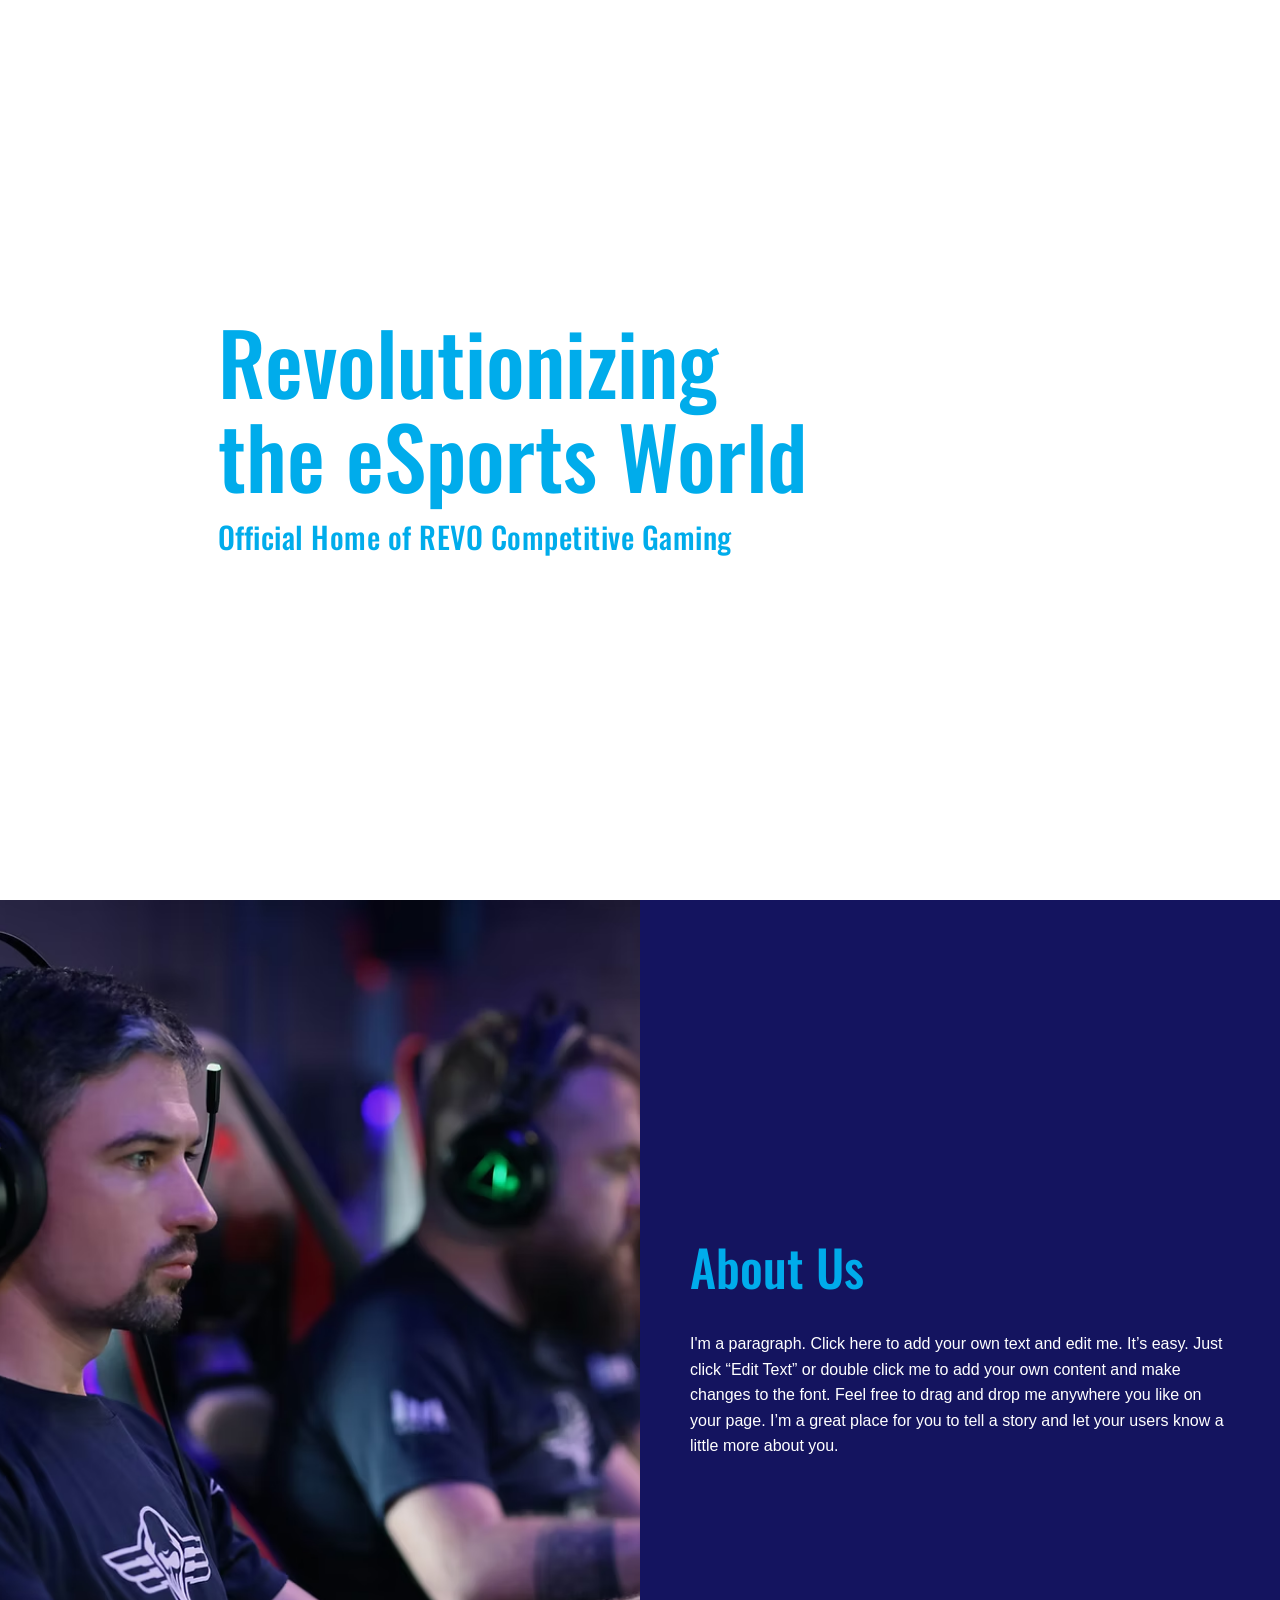
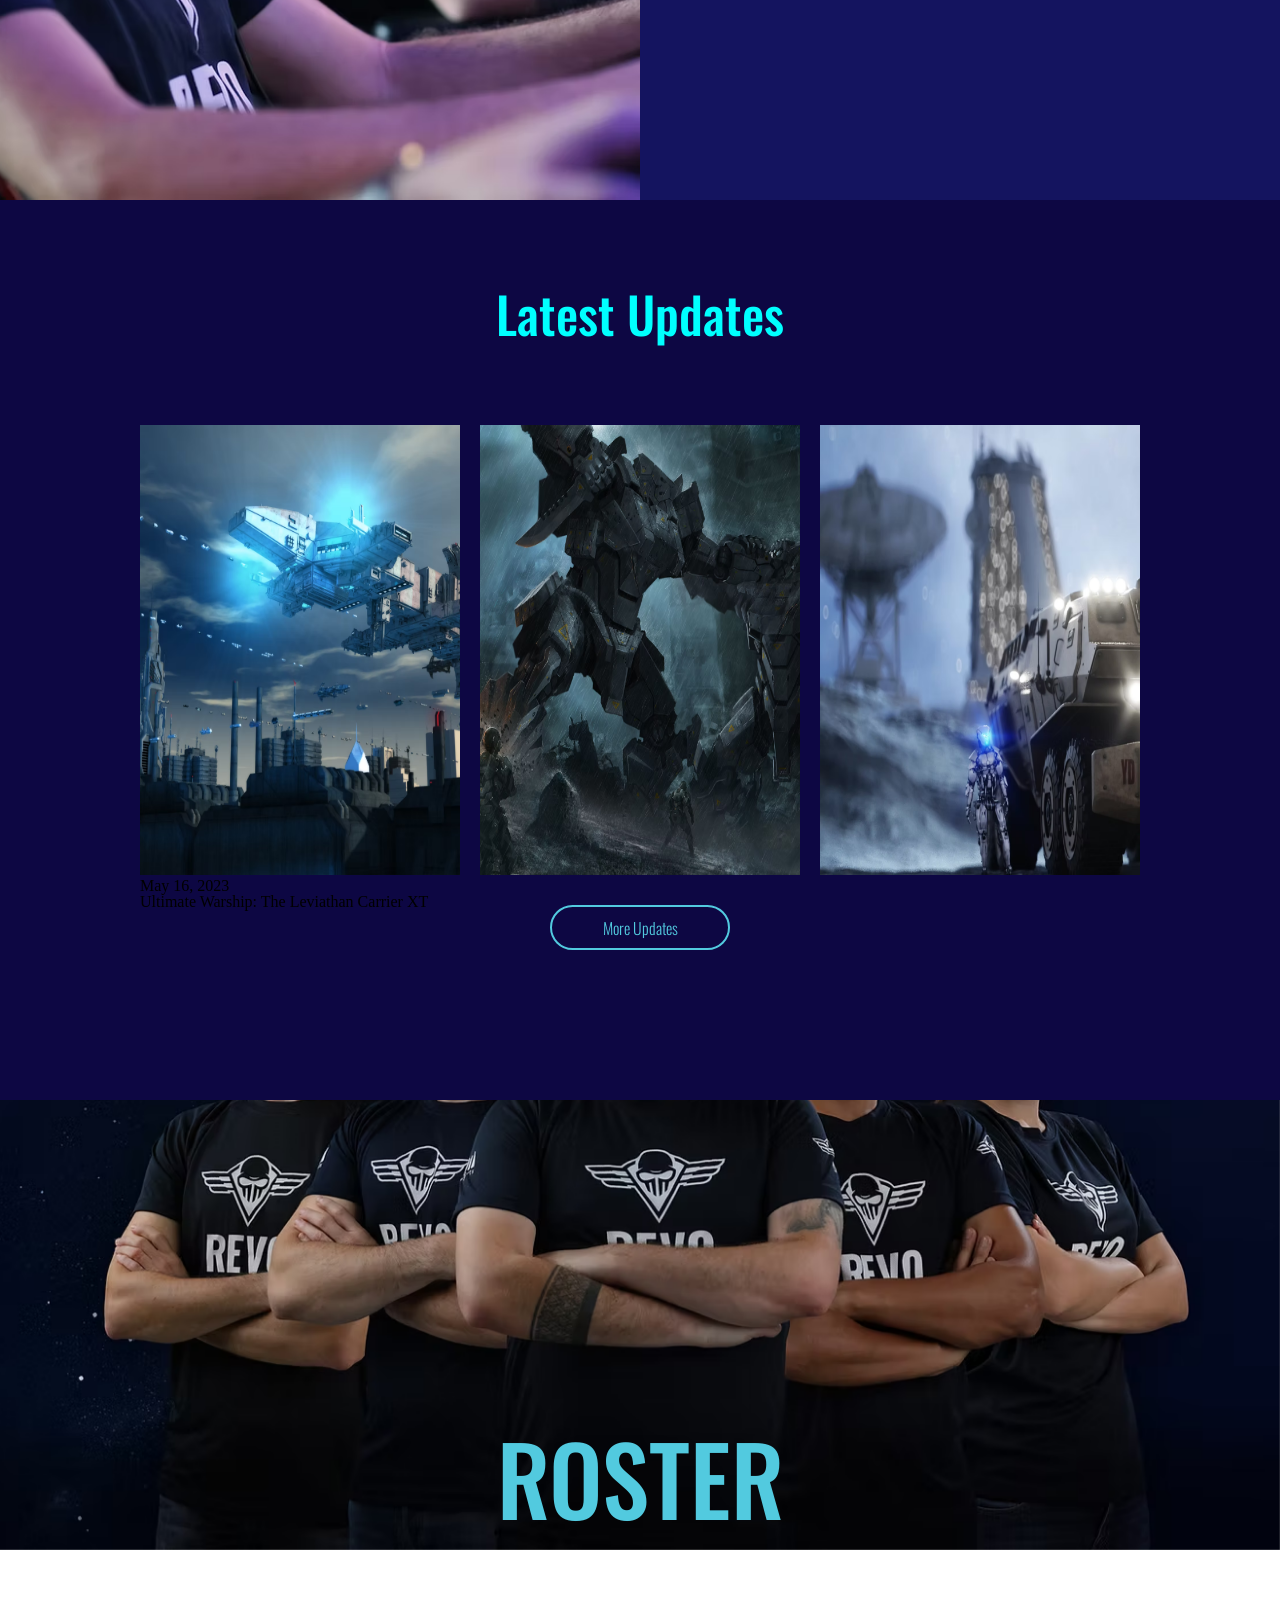
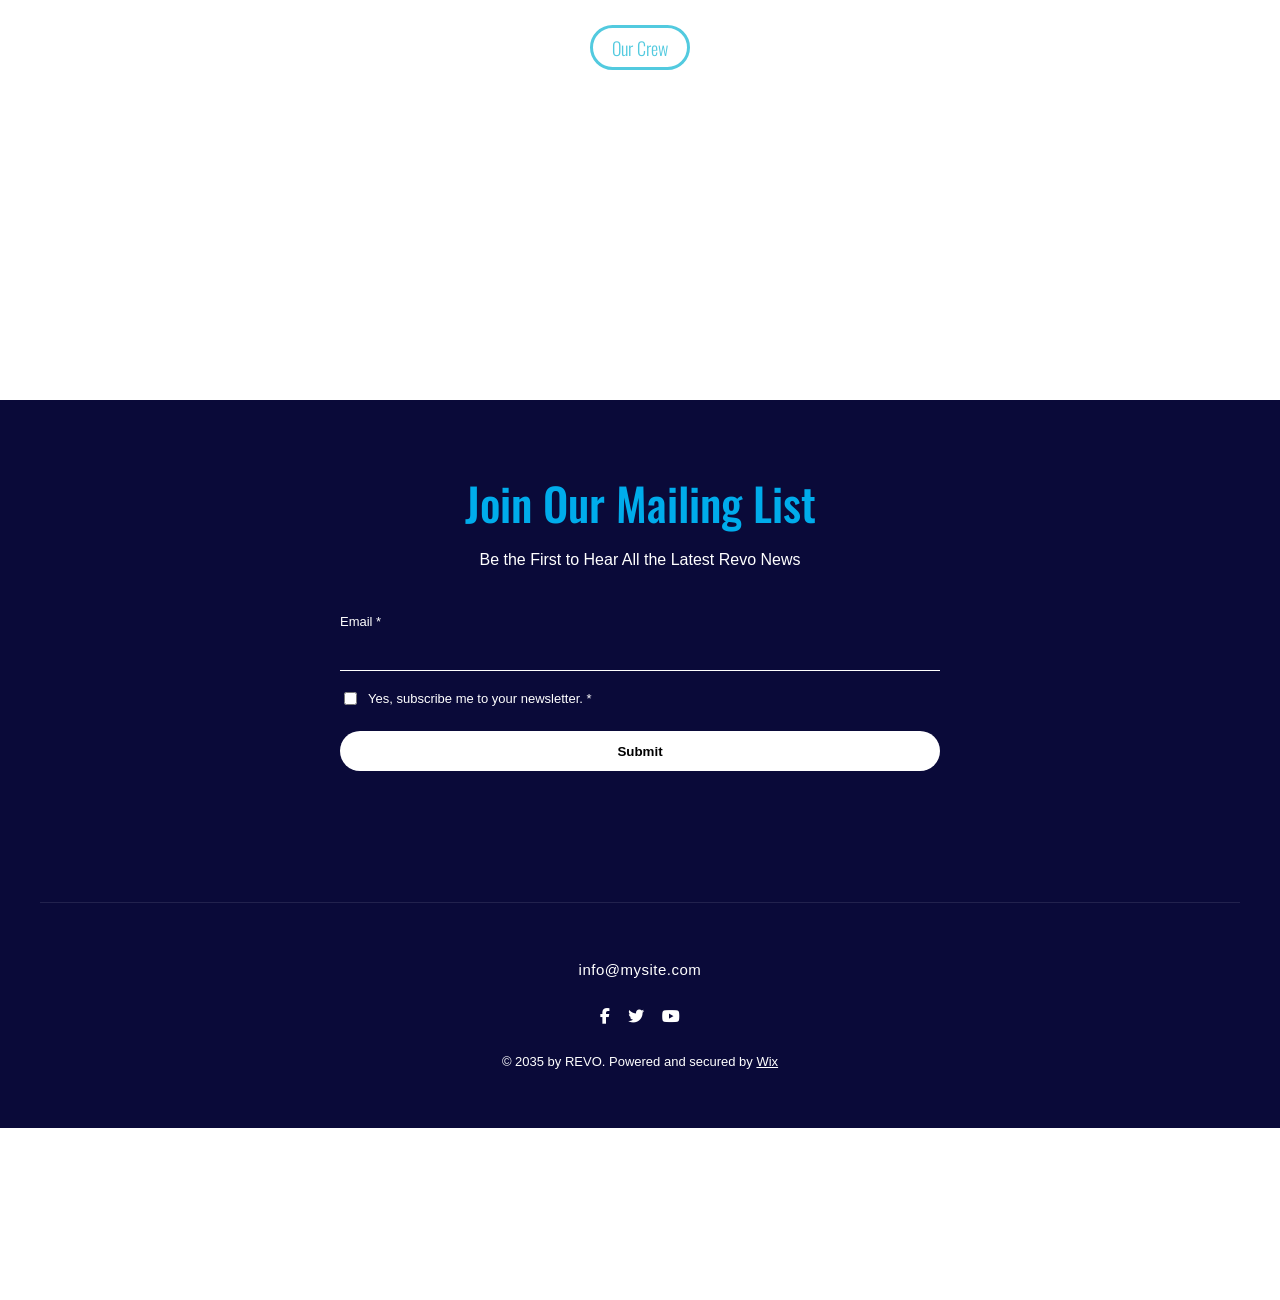
==== index.html @ a6a7aab2 "First Page" ====
<!DOCTYPE html>
<html lang="en">
<head>
    <meta charset="UTF-8">
    <meta name="viewport" content="width=device-width, initial-scale=1.0">
    <title>REVO eSports Team</title>
    <link rel="stylesheet" href="./styles/reset.css">
    <link rel="stylesheet" href="./style.css">
</head>
<body>
    
<div class="container">

    <div class="backgrounds">
        
        <iframe class="header-iframe" src="./pages/header.html" frameborder="0" scrolling="no"></iframe>
        
        <div class="hero-text-box">
            <h1>Revolutionizing<br>the eSports World</h1>
            <p>Official Home of REVO Competitive Gaming</p>
        </div>

        <div class="bg-earth">
            <video src="./videos/file.mp4" autoplay loop muted playsinline></video>
        </div>
         
        <div class="bg-Gamers">
            <img src="./images/ea71bb_4884b1deb29244bebcbd4f6c97bd8f7a~mv2_d_5199_2930_s_4_2.avif" alt="Gamers">
        </div>

        <div class="about-updates">
            <div class="About-us">
                <div class="About-us-image"> 
                    <img src="./images/ea71bb_b21d9cef0e6d436d94b641c60f0edfc2~mv2_d_6609_4406_s_4_2 (1).avif" alt="GG">
                </div>
                
                <div class="About-us-content">
                    <div class="About-us-txt-h1">
                        <h1>About Us</h1>
                    </div>
                    <div class="About-us-txt-paragraph">
                        <p>I'm a paragraph. Click here to add your own text and edit me. It’s easy. Just click “Edit Text” or double click me to add your own content and make changes to the font. Feel free to drag and drop me anywhere you like on your page. I’m a great place for you to tell a story and let your users know a little more about you.</p>
                    </div>
                </div>
            </div>
            
            <div class="Latest-updates">
                <div class="Upd-1">
                    <h1>Latest Updates</h1>
                </div>
                
                <div class="Upd-2"> 
                    <div class="Upd-img-1"><img src="./images/84770f_3e8a581ece8b4ccca12d7f49880e1051~mv2.avif" alt="Futurestuc-City">
                    <div class="Issue-Headline-Link"><p>May 16, 2023</p></div>
                    <div class="Issue-Headline-Date"><p>Ultimate Warship: The Leviathan Carrier XT</p></div>
                    </div>
                    <div class="Upd-img-2"><img src="./images/84770f_fb90404e629b4f249950d6b66895badb~mv2.avif" alt=""></div>
                    <div class="Upd-img-3"><img src="./images/84770f_c3b39afdc1fe43b5ab024b638e69d1cc~mv2.avif" alt=""></div>
                </div>
                
                <div class="Upd-3">
                    <a href="./pages/updates.html">
                        <div class="link-to-upd">
                            <p>More Updates</p>
                        </div>
                    </a>
                </div>
            </div>

            <div class="link-to-roster-hd">
              <div class="txt-roster"><p>ROSTER</p></div>
              <div class="link-to-roster"><a href="./pages/roster.html"><div class="link-to-roster-a-txt"><p>Our Crew</p></div></a></div>
            </div>

            <iframe src="./pages/footer.html" frameborder="0" scrolling='no' class="footer-iframe"></iframe>
        </div>
        
    </div>

</div>

</body>
</html>
---- style.css ----
@font-face {
    font-family: Oswald;
    src: url(./fonts/owswald/static/Oswald-Medium.ttf);
}
@font-face {
    font-family: OswaldLight;
    src: url(./fonts/owswald/static/Oswald-Light.ttf);
}

.container {
    width: 100%;
}

.backgrounds {
    position: relative;
    height: 500vh;
}

.hero-text-box {
    position: absolute;
    top: 35vh;
    left: 17%;
    z-index: 4;
    max-width: 600px;
}

.hero-text-box h1 {
    font-family: 'Oswald', sans-serif;
    font-size: 85px;
    color: rgb(0, 172, 235);
    line-height: 1.1;
    margin-bottom: 20px;
}

.hero-text-box p {
    font-family: 'Oswald', sans-serif;
    font-size: 30px;
    color: rgb(0, 172, 235);
    letter-spacing: 0.5px;
}

.bg-earth {
    position: sticky;
    top: 0;
    width: 100%;
    height: 250vh;
    z-index: 1;
}

.bg-earth video {
    width: 100%;
    height: 100vh;
    object-fit: cover;
    position: sticky;
    top: 0;
}

.bg-Gamers {
    position: sticky;
    top: 0;
    width: 100%;
    height: 50vh;
    z-index: 2; 
}

.bg-Gamers img {
    width: 100%;
    height: 100vh; 
    object-fit: cover;
    position: sticky;
    top: 0;
}

.about-updates {
    position: absolute;
    top: 100vh;                  
    left: 0;                     
    width: 100%;     
    height: auto;
    z-index: 5;                  
    box-sizing: border-box;
}

.header-iframe {
    position: absolute;
    top: 0;
    left: 50%;
    transform: translateX(-50%);
    width: 100%;
    max-width: 1200px;
    height: 200px;
    z-index: 10;                 
    display: block;
    border: none;
}

.About-us {
    width: 100%;
    height: 100vh;
    display: flex;
    margin: 0 auto;
    background-color: rgb(20, 20, 95);
}

.About-us-image {
    width: 50%;
    height: 100%;
}

.About-us-image img {
    width: 100%;
    height: 100%;
    object-fit: cover;
}

.About-us-content {
    width: 50%;
    height: 100%;
    display: flex;
    flex-direction: column;
    justify-content: center; 
    padding: 50px;           
    box-sizing: border-box;
    gap: 20px;
}

.About-us-txt-h1 h1 {
    font-size: 50px;
    font-family: 'Oswald', sans-serif;
    color: rgb(0, 172, 235);
    margin-bottom: 20px;
}

.About-us-txt-paragraph p {
    font-family: 'Montserrat', sans-serif;
    color: white;
    font-size: 16px;
    line-height: 1.6;
}

.Latest-updates {
    width: 100%;
    height: 100vh;
    background-color: rgb(13, 7, 67);
    display: flex;
    flex-direction: column;
    margin: 0 auto;
}

.Upd-1 {
    width: 100%;
    height: 25%;
    font-size: 50px;
    font-family: 'Oswald', sans-serif;
    color: aqua;
    display: flex;
    justify-content: center;
    align-items: center;
}

.Upd-2 {
    width: 100%;
    height: 50%;
    display: flex;
    justify-content: center;
    gap: 20px;
}

.Upd-img-1 {
    width: 25%;
    height: 100%;
    /* background-color: rgb(75, 75, 217); */
}
.Upd-img-1 img{
    width: 100%;
    height: 100%;
}
.Upd-img-2 {
    width: 25%;
    height: 100%;
    background-color: rgb(3, 234, 38);
}
.Upd-img-2 img{
    width: 100%;
    height: 100%;
}
.Upd-img-3 {
    width: 25%;
    height: 100%;
    background-color: rgb(231, 12, 227);
}
.Upd-img-3 img{
    width: 100%;
    height: 100%;
}
.Upd-3 {
    width: 180px;
    height: 45px;
    margin: 30px auto 0 auto;
    border: 2px solid rgb(82, 202, 223);
    border-radius: 25px;
    box-sizing: border-box;
    overflow: hidden;
    display: flex;
    justify-content: center;
    align-items: center;
    transition: background-color 0.3s ease;
}

.Upd-3 a {
    text-decoration: none;
    width: 100%;
    height: 100%;
    display: flex;
    justify-content: center;
    align-items: center;
}

.link-to-upd {
    width: 100%;
    height: 100%;
    display: flex;
    justify-content: center;
    align-items: center;
}

.link-to-upd p {
    color: rgb(82, 202, 223);
    font-family: 'OswaldLight', sans-serif;
    font-size: 16px;
    transition: color 0.3s ease;
}

.Upd-3:hover {
    background-color: rgb(82, 202, 223);
}

.Upd-3:hover .link-to-upd p {
    color: white;
}

.link-to-roster-hd {
    width: 100%;
    height: 100vh;
    display: flex;
    flex-flow: column;
    justify-content: center;
    align-items: center;
    gap: 70px;
    background-color: transparent;
}

.txt-roster p {
    font-family: 'Oswald', sans-serif;
    font-size: 95px;
    color: rgb(82, 202, 223);
}

.link-to-roster {
    width: 100px;
    height: 45px;
    margin: 30px auto 0 auto;
    border: 3px solid rgb(82, 202, 223);
    border-radius: 25px;
    box-sizing: border-box;
    overflow: hidden;
    display: flex;
    justify-content: center;
    align-items: center;
    transition: background-color 0.3s ease;
}

.link-to-roster a {
    text-decoration: none;
    width: 100%;
    height: 100%;
    display: flex;
    justify-content: center;
    align-items: center;
}

.link-to-roster-a-txt {
    width: 100%;
    height: 100%;
    display: flex;
    justify-content: center;
    align-items: center;
}

.link-to-roster p {
    color: rgb(82, 202, 223);
    font-family: 'OswaldLight', sans-serif;
    font-size: 18px;
    transition: color 0.3s ease;
}

.link-to-roster:hover {
    background-color: rgb(82, 202, 223);
}

.link-to-roster:hover .link-to-roster-a-txt p {
    color: white;
}

.footer-iframe {
    width: 100%;
    height: 728px; 
    display: block;
    border: none;
    background-color: rgb(26, 26, 115);
}
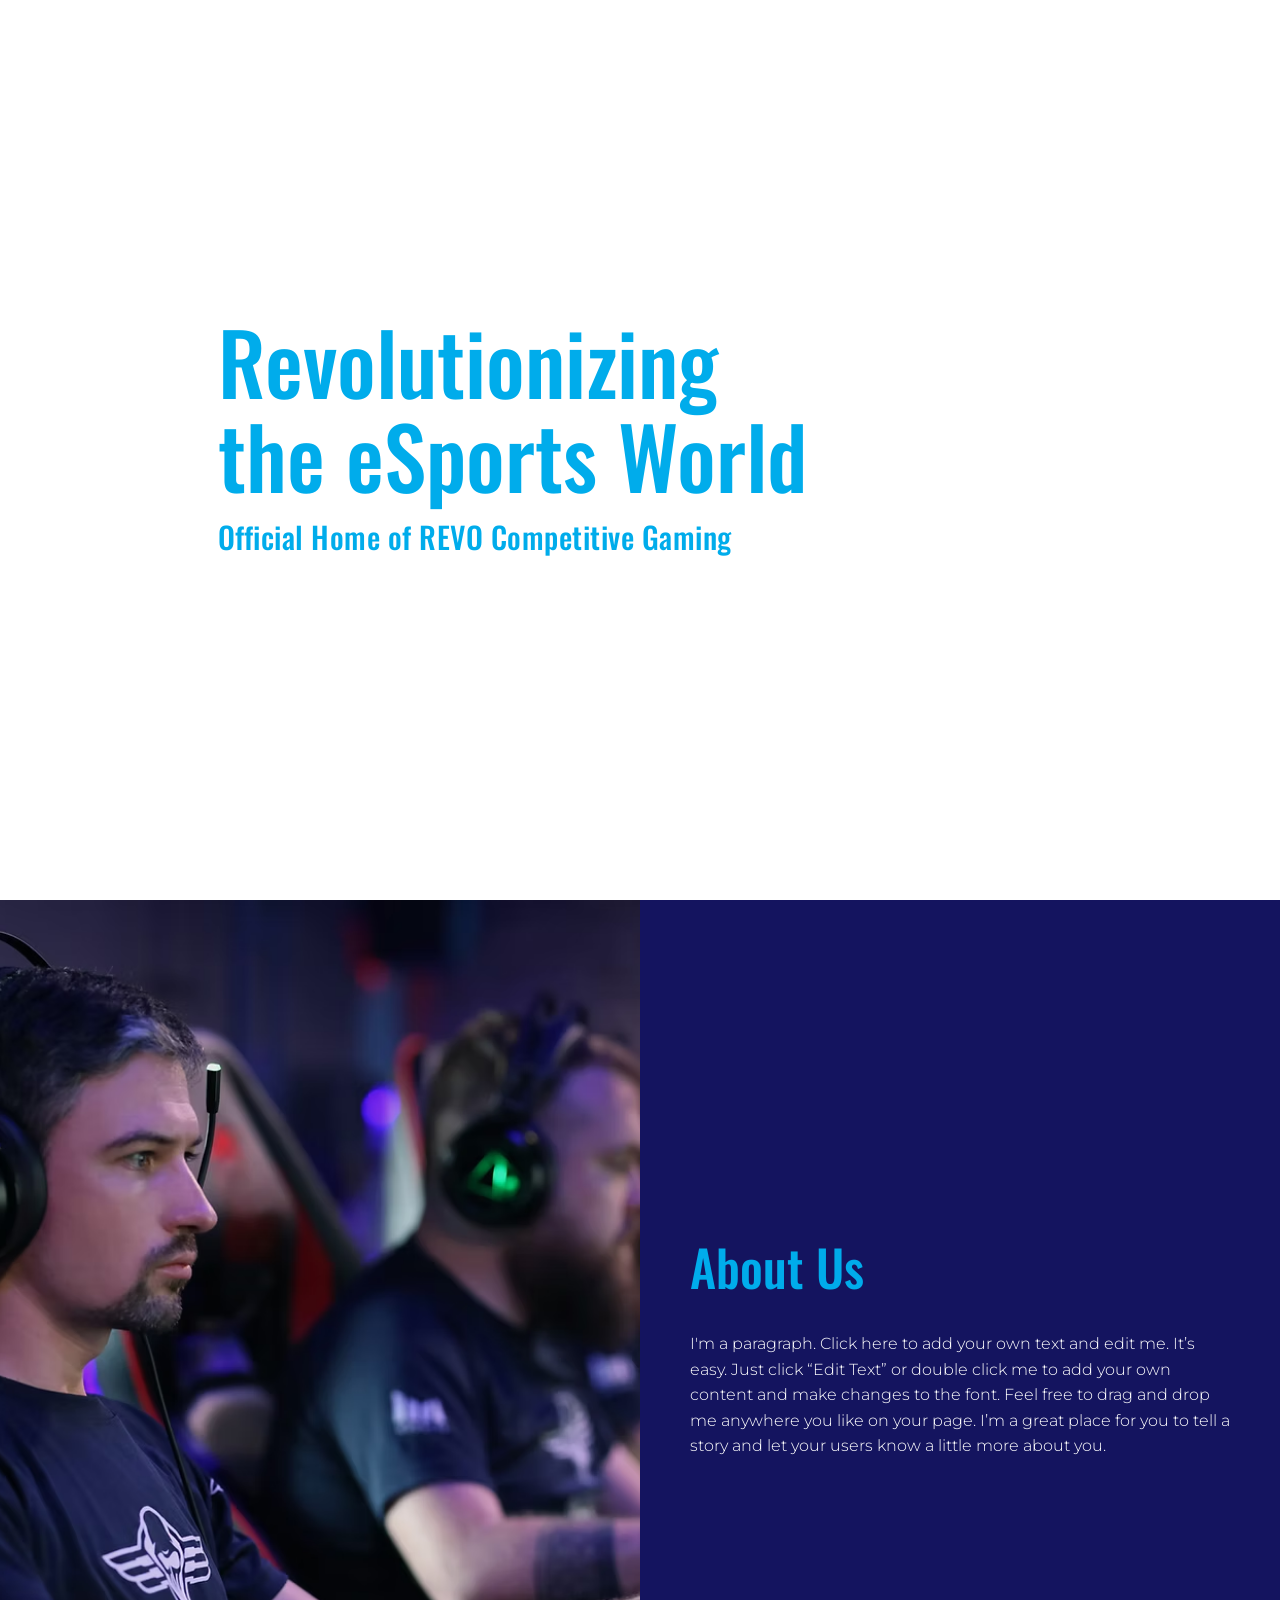
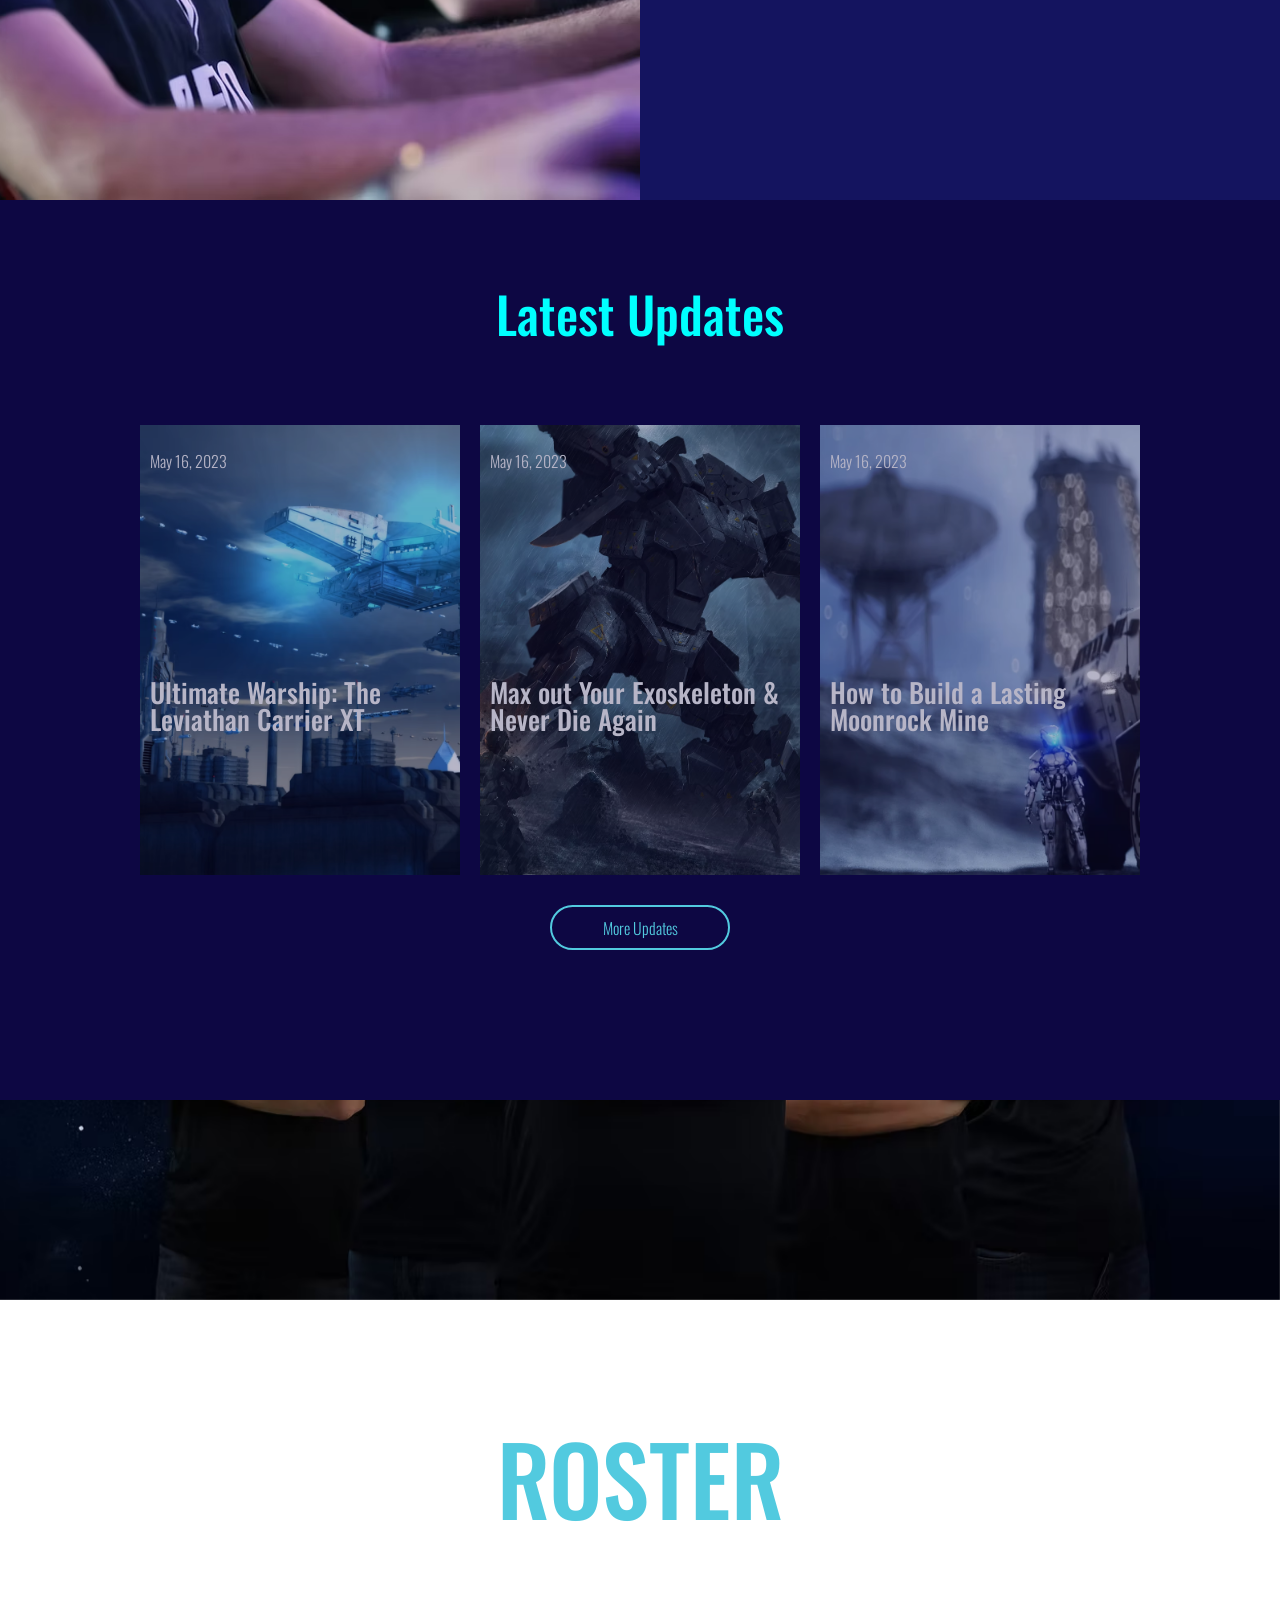
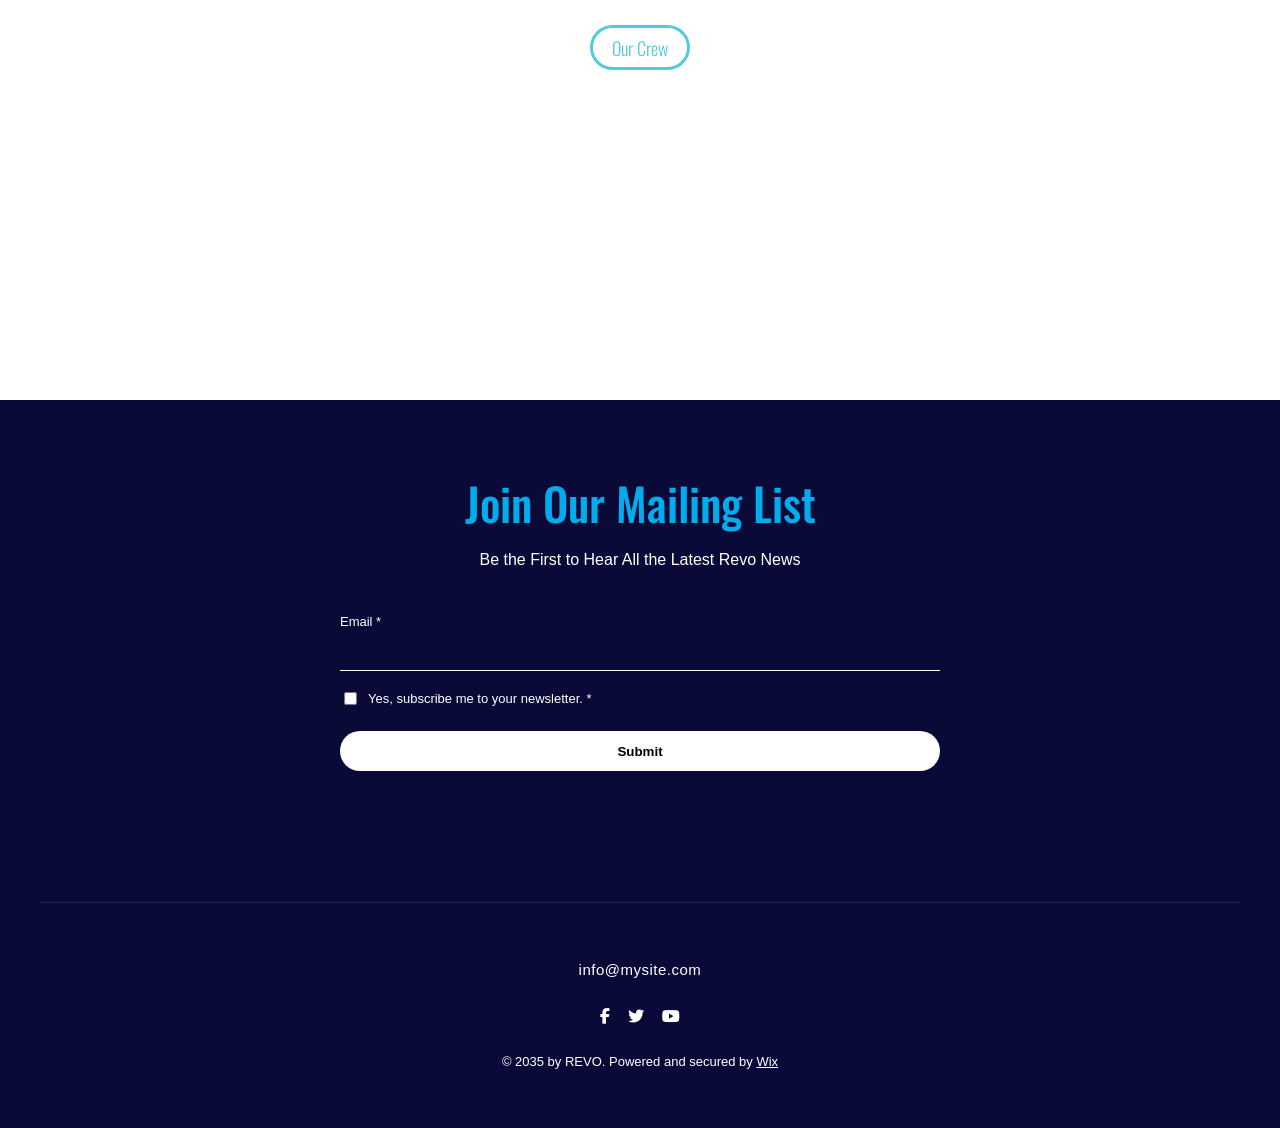
==== commit 01fcd950: "Update on the next page" ====
--- a/index.html
+++ b/index.html
@@ -50,16 +50,22 @@
                 </div>
                 
                 <div class="Upd-2"> 
-                    <div class="Upd-img-1"><img src="./images/84770f_3e8a581ece8b4ccca12d7f49880e1051~mv2.avif" alt="Futurestuc-City">
-                    <div class="Issue-Headline-Link"><p>May 16, 2023</p></div>
-                    <div class="Issue-Headline-Date"><p>Ultimate Warship: The Leviathan Carrier XT</p></div>
+                    <div class="Upd-img-1"> 
+                    <div class="Issue-Headline-Date"><p>May 16, 2023</p></div>
+                    <div class="Issue-Headline-Link"><a href=""><p>Ultimate Warship: The Leviathan Carrier XT</p></a></div>
                     </div>
-                    <div class="Upd-img-2"><img src="./images/84770f_fb90404e629b4f249950d6b66895badb~mv2.avif" alt=""></div>
-                    <div class="Upd-img-3"><img src="./images/84770f_c3b39afdc1fe43b5ab024b638e69d1cc~mv2.avif" alt=""></div>
+                    <div class="Upd-img-2">
+                        <div class="Issue-Headline-Date"><p>May 16, 2023</p></div>
+                    <div class="Issue-Headline-Link"><a href=""><p>Max out Your Exoskeleton & Never Die Again</p></a></div>
+                    </div>
+                    <div class="Upd-img-3">
+                        <div class="Issue-Headline-Date"><p>May 16, 2023</p></div>
+                    <div class="Issue-Headline-Link"><a href=""><p>How to Build a Lasting Moonrock Mine</p></a></div>
+                    </div>
                 </div>
                 
                 <div class="Upd-3">
-                    <a href="./pages/updates.html">
+                    <a href="./pages/updates.html" target="_top">
                         <div class="link-to-upd">
                             <p>More Updates</p>
                         </div>
@@ -69,7 +75,7 @@
 
             <div class="link-to-roster-hd">
               <div class="txt-roster"><p>ROSTER</p></div>
-              <div class="link-to-roster"><a href="./pages/roster.html"><div class="link-to-roster-a-txt"><p>Our Crew</p></div></a></div>
+              <div class="link-to-roster"><a href="./pages/roster.html" target="_top"><div class="link-to-roster-a-txt"><p>Our Crew</p></div></a></div>
             </div>
 
             <iframe src="./pages/footer.html" frameborder="0" scrolling='no' class="footer-iframe"></iframe>
--- a/style.css
+++ b/style.css
@@ -6,14 +6,31 @@
     font-family: OswaldLight;
     src: url(./fonts/owswald/static/Oswald-Light.ttf);
 }
-
+@font-face {
+    font-family: Montserrat;
+    src: url(../fonts/Montserrat/static/Montserrat-Light.ttf);
+}
+body a{
+    text-decoration: none;
+}
 .container {
     width: 100%;
 }
-
+.header-iframe {
+    position: absolute;
+    top: 0;
+    left: 50%;
+    transform: translateX(-50%);
+    width: 100%;
+    max-width: 1200px;
+    height: 200px;
+    z-index: 10;                 
+    display: block;
+    border: none;
+}
 .backgrounds {
     position: relative;
-    height: 500vh;
+    height: auto;
 }
 
 .hero-text-box {
@@ -43,7 +60,7 @@
     position: sticky;
     top: 0;
     width: 100%;
-    height: 250vh;
+    height: 2000px;
     z-index: 1;
 }
 
@@ -59,7 +76,7 @@
     position: sticky;
     top: 0;
     width: 100%;
-    height: 50vh;
+    height: 1306px;
     z-index: 2; 
 }
 
@@ -81,18 +98,7 @@
     box-sizing: border-box;
 }
 
-.header-iframe {
-    position: absolute;
-    top: 0;
-    left: 50%;
-    transform: translateX(-50%);
-    width: 100%;
-    max-width: 1200px;
-    height: 200px;
-    z-index: 10;                 
-    display: block;
-    border: none;
-}
+
 
 .About-us {
     width: 100%;
@@ -167,32 +173,59 @@
 }
 
 .Upd-img-1 {
+    
     width: 25%;
     height: 100%;
-    /* background-color: rgb(75, 75, 217); */
-}
-.Upd-img-1 img{
-    width: 100%;
-    height: 100%;
+    background-image: url(./images/84770f_3e8a581ece8b4ccca12d7f49880e1051~mv2.avif);
+    background-size: cover;
+    background-repeat: no-repeat;
+    opacity: 0.7;
+    display: flex;
+    flex-flow: column;
+    gap: 210px;
+    padding: 28px 10px 28px 10px;
+}
+.Issue-Headline-Date{
+    font-family: 'OswaldLight', sans-serif;
+    color: white;
+}
+.Issue-Headline-Link a{
+    font-family: 'Oswald', sans-serif;
+    color: white;
+    font-size: 27px;
+    opacity: 1;
+
+}
+.Issue-Headline-Link a:hover{
+    color: aqua;
 }
 .Upd-img-2 {
     width: 25%;
     height: 100%;
-    background-color: rgb(3, 234, 38);
-}
-.Upd-img-2 img{
-    width: 100%;
-    height: 100%;
-}
+     background-image: url(./images/84770f_fb90404e629b4f249950d6b66895badb~mv2.avif);
+    background-size: cover;
+    background-repeat: no-repeat;
+    opacity: 0.7;
+    display: flex;
+    flex-flow: column;
+    gap: 210px;
+    padding: 28px 10px 28px 10px;
+}
+
+
 .Upd-img-3 {
     width: 25%;
     height: 100%;
-    background-color: rgb(231, 12, 227);
-}
-.Upd-img-3 img{
-    width: 100%;
-    height: 100%;
-}
+     background-image: url(./images/84770f_c3b39afdc1fe43b5ab024b638e69d1cc~mv2.avif);
+    background-size: cover;
+    background-repeat: no-repeat;
+    opacity: 0.7;
+    display: flex;
+    flex-flow: column;
+    gap: 210px;
+    padding: 28px 10px 28px 10px;
+}
+
 .Upd-3 {
     width: 180px;
     height: 45px;
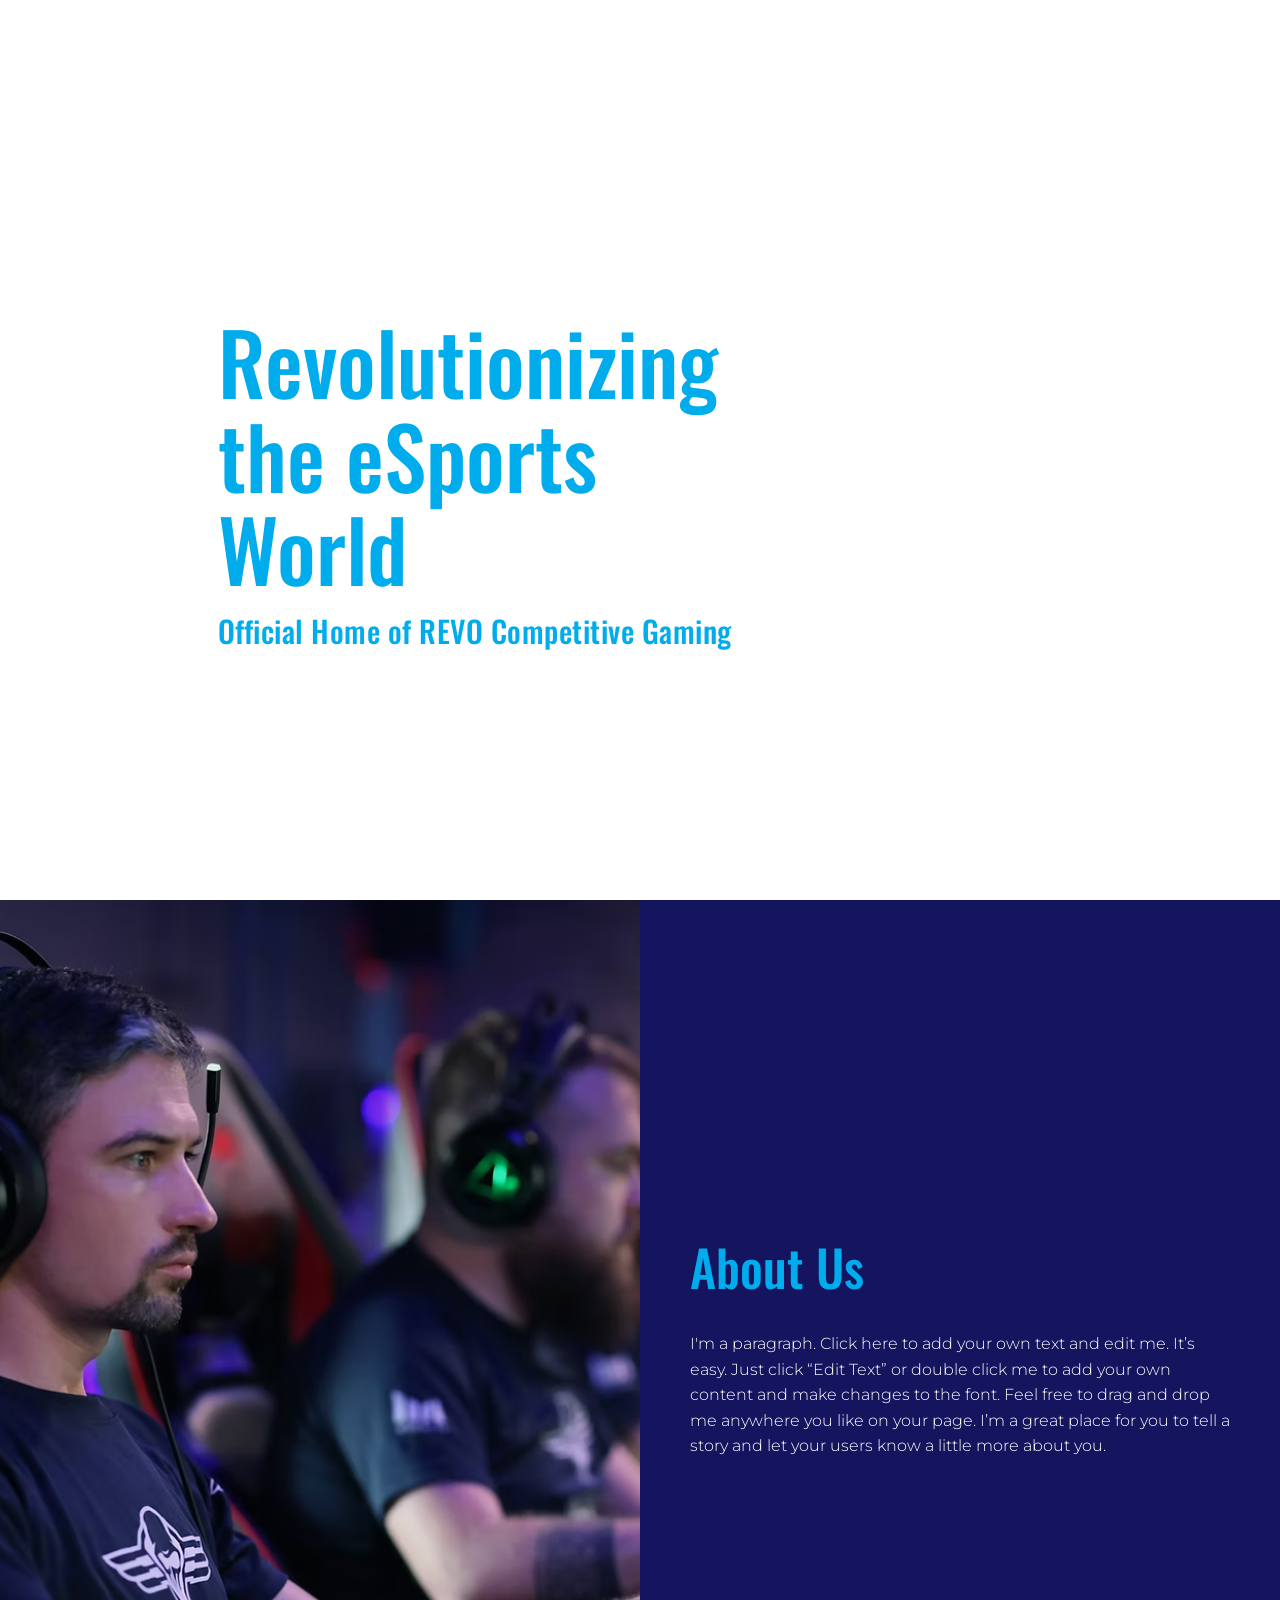
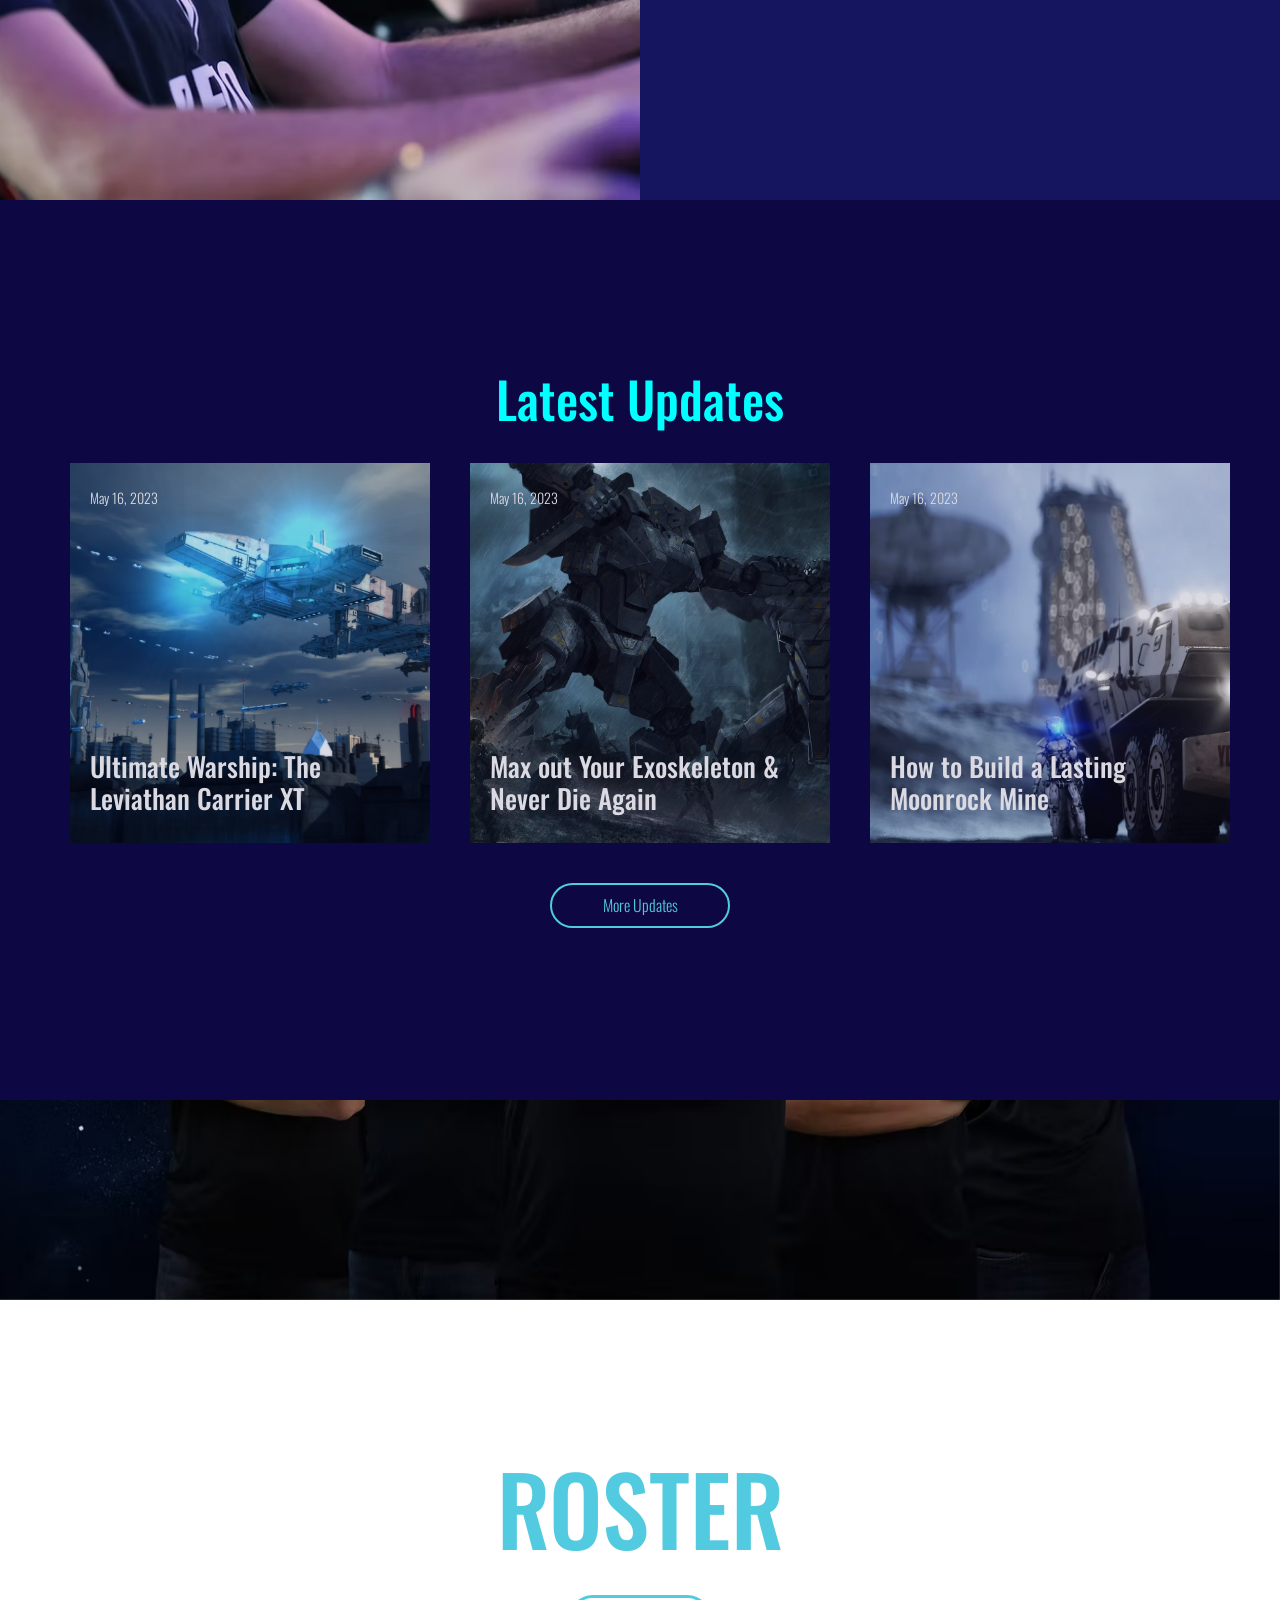
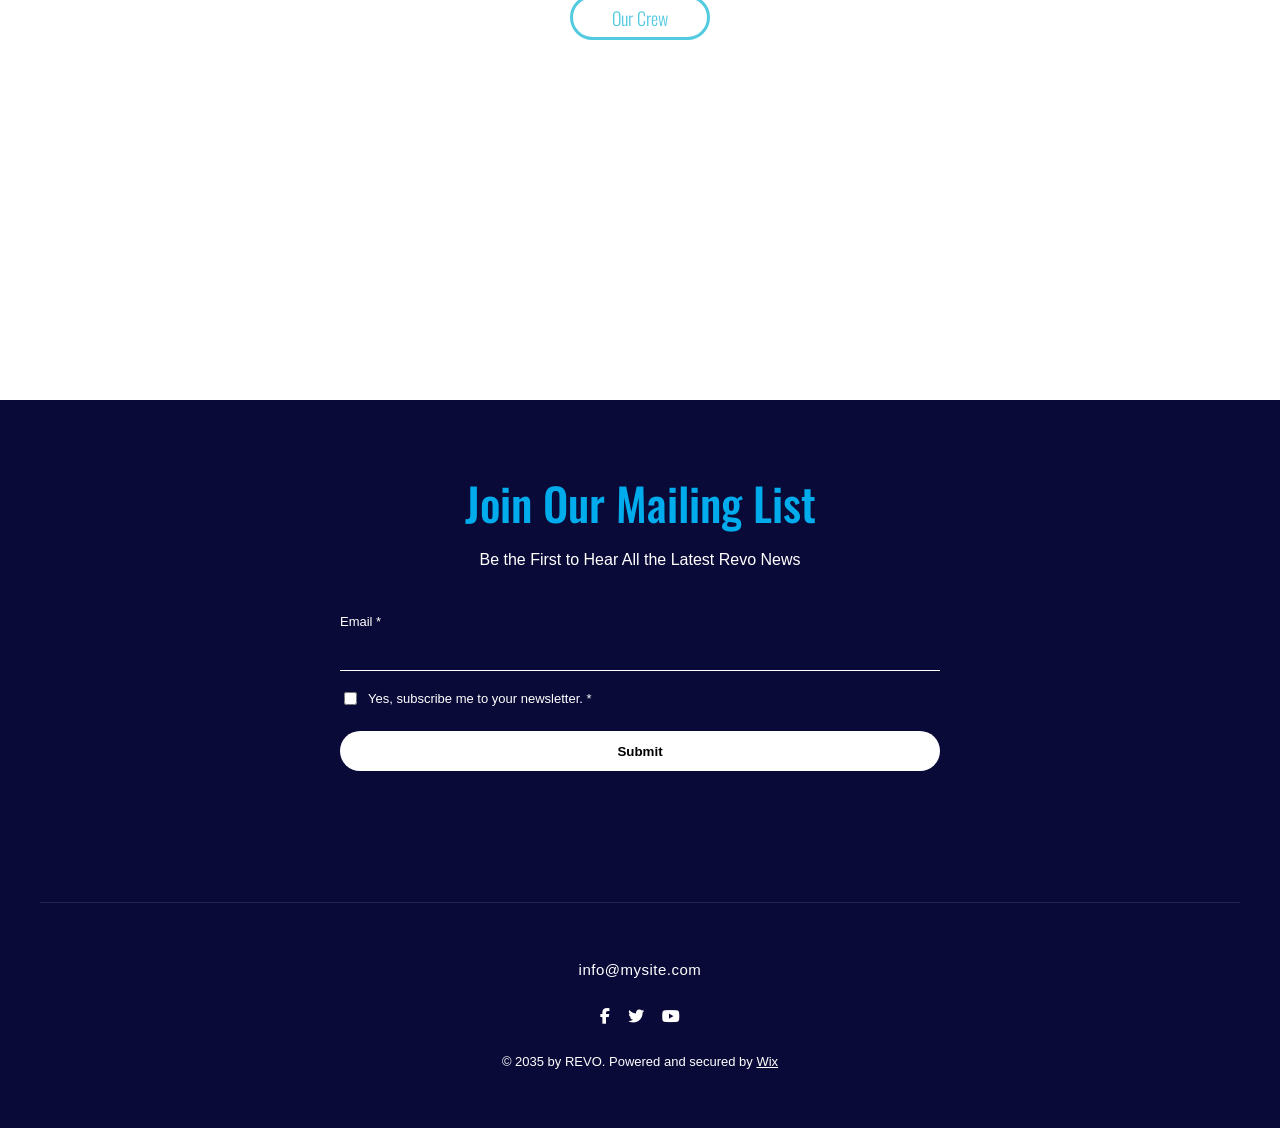
==== commit 424f3e9d: "Home-Page fully responsive and process on the next page" ====
--- a/index.html
+++ b/index.html
@@ -15,6 +15,27 @@
         
         <iframe class="header-iframe" src="./pages/header.html" frameborder="0" scrolling="no"></iframe>
         
+          <div class="burger-btn" id="burgerBtn">
+            <span class="bar"></span>
+            <span class="bar"></span>
+            <span class="bar"></span>
+        </div>
+
+        <div class="mobile-menu-overlay" id="mobileMenu">
+            <ul class="mobile-nav-list">
+                <li><a href="./index.html" class="active-link">Home</a></li>
+                <li><a href="./pages/updates.html">Updates</a></li>
+                <li><a href="./pages/roster.html">Roster</a></li>
+                <li><a href="./pages/contact.html">Contact</a></li>
+            </ul>
+            <div class="mobile-socials">
+                <a href="#"><i class="fab fa-facebook-f"></i></a>
+                <a href="#"><i class="fab fa-twitter"></i></a>
+                <a href="#"><i class="fab fa-youtube"></i></a>
+            </div>
+        </div>
+
+
         <div class="hero-text-box">
             <h1>Revolutionizing<br>the eSports World</h1>
             <p>Official Home of REVO Competitive Gaming</p>
@@ -50,18 +71,19 @@
                 </div>
                 
                 <div class="Upd-2"> 
-                    <div class="Upd-img-1"> 
+                    <a href=""><div class="Upd-img-1"> 
                     <div class="Issue-Headline-Date"><p>May 16, 2023</p></div>
                     <div class="Issue-Headline-Link"><a href=""><p>Ultimate Warship: The Leviathan Carrier XT</p></a></div>
                     </div>
-                    <div class="Upd-img-2">
+                </a>
+                    <a href=""><div class="Upd-img-2">
                         <div class="Issue-Headline-Date"><p>May 16, 2023</p></div>
                     <div class="Issue-Headline-Link"><a href=""><p>Max out Your Exoskeleton & Never Die Again</p></a></div>
-                    </div>
-                    <div class="Upd-img-3">
+                    </div></a>
+                    <a href=""><div class="Upd-img-3">
                         <div class="Issue-Headline-Date"><p>May 16, 2023</p></div>
                     <div class="Issue-Headline-Link"><a href=""><p>How to Build a Lasting Moonrock Mine</p></a></div>
-                    </div>
+                    </div></a>
                 </div>
                 
                 <div class="Upd-3">
@@ -84,6 +106,26 @@
     </div>
 
 </div>
+  
+  <script>
+    const burgerBtn = document.getElementById('burgerBtn');
+    const mobileMenu = document.getElementById('mobileMenu');
+    const menuLinks = document.querySelectorAll('.mobile-nav-list a');
 
+    // ღილაკზე დაჭერისას გახსნა/დახურვა
+    burgerBtn.addEventListener('click', () => {
+        burgerBtn.classList.toggle('open');
+        mobileMenu.classList.toggle('active');
+    });
+
+    // ლინკზე დაჭერისას მენიუ ავტომატურად დაიხუროს
+    menuLinks.forEach(link => {
+        link.addEventListener('click', () => {
+            burgerBtn.classList.remove('open');
+            mobileMenu.classList.remove('active');
+        });
+    });
+</script> 
+  
 </body>
 </html>
--- a/style.css
+++ b/style.css
@@ -1,3 +1,5 @@
+
+
 @font-face {
     font-family: Oswald;
     src: url(./fonts/owswald/static/Oswald-Medium.ttf);
@@ -10,12 +12,26 @@
     font-family: Montserrat;
     src: url(../fonts/Montserrat/static/Montserrat-Light.ttf);
 }
-body a{
+
+body {
+    margin: 0;
+    padding: 0;
+    overflow-x: hidden; 
+}
+
+body a {
     text-decoration: none;
 }
+
 .container {
     width: 100%;
 }
+
+.burger-btn,
+.mobile-menu-overlay {
+    display: none;
+}
+
 .header-iframe {
     position: absolute;
     top: 0;
@@ -24,10 +40,11 @@
     width: 100%;
     max-width: 1200px;
     height: 200px;
-    z-index: 10;                 
+    z-index: 10;
     display: block;
     border: none;
 }
+
 .backgrounds {
     position: relative;
     height: auto;
@@ -39,6 +56,7 @@
     left: 17%;
     z-index: 4;
     max-width: 600px;
+    padding-right: 20px;
 }
 
 .hero-text-box h1 {
@@ -77,12 +95,12 @@
     top: 0;
     width: 100%;
     height: 1306px;
-    z-index: 2; 
+    z-index: 2;
 }
 
 .bg-Gamers img {
     width: 100%;
-    height: 100vh; 
+    height: 100vh;
     object-fit: cover;
     position: sticky;
     top: 0;
@@ -90,19 +108,18 @@
 
 .about-updates {
     position: absolute;
-    top: 100vh;                  
-    left: 0;                     
-    width: 100%;     
+    top: 100vh;
+    left: 0;
+    width: 100%;
     height: auto;
-    z-index: 5;                  
-    box-sizing: border-box;
-}
-
+    z-index: 5;
+    box-sizing: border-box;
+}
 
 
 .About-us {
     width: 100%;
-    height: 100vh;
+    min-height: 100vh; 
     display: flex;
     margin: 0 auto;
     background-color: rgb(20, 20, 95);
@@ -110,22 +127,22 @@
 
 .About-us-image {
     width: 50%;
-    height: 100%;
+    min-height: 100vh;
 }
 
 .About-us-image img {
     width: 100%;
     height: 100%;
     object-fit: cover;
+    display: block;
 }
 
 .About-us-content {
     width: 50%;
-    height: 100%;
     display: flex;
     flex-direction: column;
-    justify-content: center; 
-    padding: 50px;           
+    justify-content: center;
+    padding: 50px;
     box-sizing: border-box;
     gap: 20px;
 }
@@ -144,92 +161,94 @@
     line-height: 1.6;
 }
 
+/* LATEST UPDATES SECTION */
 .Latest-updates {
     width: 100%;
-    height: 100vh;
+    min-height: 100vh;
     background-color: rgb(13, 7, 67);
     display: flex;
     flex-direction: column;
+    justify-content: center;
+    padding: 60px 20px;
+    box-sizing: border-box;
     margin: 0 auto;
 }
 
 .Upd-1 {
     width: 100%;
-    height: 25%;
+    margin-bottom: 40px;
     font-size: 50px;
     font-family: 'Oswald', sans-serif;
     color: aqua;
     display: flex;
     justify-content: center;
     align-items: center;
+    text-align: center;
 }
 
 .Upd-2 {
     width: 100%;
-    height: 50%;
+    max-width: 1200px;
+    margin: 0 auto;
     display: flex;
     justify-content: center;
     gap: 20px;
 }
 
+
+.Upd-img-1, .Upd-img-2, .Upd-img-3 {
+    width: 30%;
+    min-height: 380px; 
+    background-size: cover;
+    background-position: center;
+    background-repeat: no-repeat;
+    opacity: 0.85;
+    display: flex;
+    flex-direction: column;
+    justify-content: space-between; 
+    padding: 28px 20px;
+    box-sizing: border-box;
+    transition: opacity 0.3s ease;
+}
+
+.Upd-img-1:hover, .Upd-img-2:hover, .Upd-img-3:hover {
+    opacity: 1;
+}
+
 .Upd-img-1 {
-    
-    width: 25%;
-    height: 100%;
     background-image: url(./images/84770f_3e8a581ece8b4ccca12d7f49880e1051~mv2.avif);
-    background-size: cover;
-    background-repeat: no-repeat;
-    opacity: 0.7;
-    display: flex;
-    flex-flow: column;
-    gap: 210px;
-    padding: 28px 10px 28px 10px;
-}
-.Issue-Headline-Date{
+}
+
+.Upd-img-2 {
+    background-image: url(./images/84770f_fb90404e629b4f249950d6b66895badb~mv2.avif);
+}
+
+.Upd-img-3 {
+    background-image: url(./images/84770f_c3b39afdc1fe43b5ab024b638e69d1cc~mv2.avif);
+}
+
+.Issue-Headline-Date {
     font-family: 'OswaldLight', sans-serif;
     color: white;
-}
-.Issue-Headline-Link a{
+    font-size: 14px;
+}
+
+.Issue-Headline-Link a {
     font-family: 'Oswald', sans-serif;
     color: white;
     font-size: 27px;
-    opacity: 1;
-
-}
-.Issue-Headline-Link a:hover{
+    line-height: 1.2;
+    display: block;
+}
+
+.Issue-Headline-Link a:hover {
     color: aqua;
-}
-.Upd-img-2 {
-    width: 25%;
-    height: 100%;
-     background-image: url(./images/84770f_fb90404e629b4f249950d6b66895badb~mv2.avif);
-    background-size: cover;
-    background-repeat: no-repeat;
-    opacity: 0.7;
-    display: flex;
-    flex-flow: column;
-    gap: 210px;
-    padding: 28px 10px 28px 10px;
-}
-
-
-.Upd-img-3 {
-    width: 25%;
-    height: 100%;
-     background-image: url(./images/84770f_c3b39afdc1fe43b5ab024b638e69d1cc~mv2.avif);
-    background-size: cover;
-    background-repeat: no-repeat;
-    opacity: 0.7;
-    display: flex;
-    flex-flow: column;
-    gap: 210px;
-    padding: 28px 10px 28px 10px;
 }
 
 .Upd-3 {
     width: 180px;
     height: 45px;
-    margin: 30px auto 0 auto;
+    margin: 40px auto 0 auto;
     border: 2px solid rgb(82, 202, 223);
     border-radius: 25px;
     box-sizing: border-box;
@@ -240,16 +259,7 @@
     transition: background-color 0.3s ease;
 }
 
-.Upd-3 a {
-    text-decoration: none;
-    width: 100%;
-    height: 100%;
-    display: flex;
-    justify-content: center;
-    align-items: center;
-}
-
-.link-to-upd {
+.Upd-3 a, .link-to-upd {
     width: 100%;
     height: 100%;
     display: flex;
@@ -272,27 +282,31 @@
     color: white;
 }
 
+
 .link-to-roster-hd {
     width: 100%;
     height: 100vh;
     display: flex;
-    flex-flow: column;
+    flex-direction: column;
     justify-content: center;
     align-items: center;
-    gap: 70px;
+    gap: 40px;
     background-color: transparent;
+    text-align: center;
+    padding: 0 20px;
+    box-sizing: border-box;
 }
 
 .txt-roster p {
     font-family: 'Oswald', sans-serif;
     font-size: 95px;
     color: rgb(82, 202, 223);
+    margin: 0;
 }
 
 .link-to-roster {
-    width: 100px;
+    width: 140px;
     height: 45px;
-    margin: 30px auto 0 auto;
     border: 3px solid rgb(82, 202, 223);
     border-radius: 25px;
     box-sizing: border-box;
@@ -303,16 +317,7 @@
     transition: background-color 0.3s ease;
 }
 
-.link-to-roster a {
-    text-decoration: none;
-    width: 100%;
-    height: 100%;
-    display: flex;
-    justify-content: center;
-    align-items: center;
-}
-
-.link-to-roster-a-txt {
+.link-to-roster a, .link-to-roster-a-txt {
     width: 100%;
     height: 100%;
     display: flex;
@@ -337,8 +342,228 @@
 
 .footer-iframe {
     width: 100%;
-    height: 728px; 
+    height: 728px;
     display: block;
     border: none;
     background-color: rgb(26, 26, 115);
+}
+
+
+
+@media screen and (max-width: 1024px) {
+    .hero-text-box {
+        left: 8%;
+    }
+    .hero-text-box h1 {
+        font-size: 65px;
+    }
+    .Upd-img-1, .Upd-img-2, .Upd-img-3 {
+        width: 32%;
+        min-height: 320px;
+    }
+    .Issue-Headline-Link a {
+        font-size: 22px;
+    }
+}
+
+
+@media screen and (max-width: 936px) {
+    .header-iframe {
+        display: none !important;
+    }
+
+    
+    .burger-btn {
+        display: flex;
+        flex-direction: column;
+        justify-content: space-between;
+        width: 30px;
+        height: 21px;
+        position: fixed;
+        top: 30px;
+        right: 30px;
+        z-index: 1001; 
+        cursor: pointer;
+    }
+
+    .burger-btn .bar {
+        width: 100%;
+        height: 3px;
+        background-color: #ffffff;
+        transition: all 0.3s ease;
+        border-radius: 2px;
+    }
+
+    /* დაჭერისას X-ად გადაქცევის ანიმაცია */
+    .burger-btn.open .bar:nth-child(1) {
+        transform: translateY(9px) rotate(45deg);
+    }
+
+    .burger-btn.open .bar:nth-child(2) {
+        opacity: 0;
+    }
+
+    .burger-btn.open .bar:nth-child(3) {
+        transform: translateY(-9px) rotate(-45deg);
+    }
+
+    
+    .mobile-menu-overlay {
+        display: flex;
+        flex-direction: column;
+        justify-content: center;
+        align-items: center;
+        position: fixed;
+        top: 0;
+        left: 0;
+        width: 100%;
+        height: 100vh;
+        background-color: #020826; 
+        z-index: 1000;
+        opacity: 0;
+        visibility: hidden;
+        transition: opacity 0.3s ease, visibility 0.3s ease;
+    }
+
+    
+    .mobile-menu-overlay.active {
+        opacity: 1;
+        visibility: visible;
+    }
+
+    .mobile-nav-list {
+        list-style: none;
+        padding: 0;
+        margin: 0;
+        text-align: center;
+        display: flex;
+        flex-direction: column;
+        gap: 32px;
+    }
+
+    .mobile-nav-list a {
+        font-family: 'Montserrat', sans-serif;
+        font-size: 24px;
+        color: #ffffff;
+        text-decoration: none;
+        letter-spacing: 0.5px;
+        transition: color 0.3s ease;
+    }
+
+    
+    .mobile-nav-list a.active-link,
+    .mobile-nav-list a:hover {
+        color: rgb(0, 172, 235);
+    }
+
+  
+    .mobile-socials {
+        margin-top: 50px;
+        display: flex;
+        gap: 25px;
+    }
+
+    .mobile-socials a {
+        color: #ffffff;
+        font-size: 18px;
+        transition: color 0.3s ease;
+    }
+
+    .mobile-socials a:hover {
+        color: rgb(0, 172, 235);
+    }
+}
+
+
+@media screen and (max-width: 768px) {
+    /* Hero სექცია */
+    .hero-text-box {
+        top: 30vh;
+        left: 5%;
+        max-width: 90%;
+    }
+    .hero-text-box h1 {
+        font-size: 48px;
+    }
+    .hero-text-box p {
+        font-size: 22px;
+    }
+
+    
+    .About-us {
+        flex-direction: column;
+        min-height: auto;
+    }
+    .About-us-image {
+        width: 100%;
+        min-height: 350px;
+        height: 45vh;
+    }
+    .About-us-content {
+        width: 100%;
+        padding: 40px 25px;
+    }
+    .About-us-txt-h1 h1 {
+        font-size: 38px;
+    }
+
+    
+    .Upd-1 {
+        font-size: 38px;
+        margin-bottom: 30px;
+    }
+    .Upd-2 {
+        flex-direction: column;
+        align-items: center;
+        gap: 25px;
+    }
+    .Upd-img-1, .Upd-img-2, .Upd-img-3 {
+        width: 90%;
+        max-width: 450px;
+        min-height: 280px;
+    }
+
+    
+    .link-to-roster-hd {
+        height: 70vh;
+        gap: 25px;
+    }
+    .txt-roster p {
+        font-size: 65px;
+    }
+
+    .bg-earth {
+        height: 1800px;
+    }
+    .bg-Gamers {
+        height: 1500px;
+    }
+
+
+    .footer-iframe {
+        height: 950px; 
+    }
+}
+
+
+@media screen and (max-width: 480px) {
+    .hero-text-box h1 {
+        font-size: 36px;
+    }
+    .hero-text-box p {
+        font-size: 18px;
+    }
+    .About-us-txt-h1 h1, .Upd-1 {
+        font-size: 32px;
+    }
+    .Issue-Headline-Link a {
+        font-size: 20px;
+    }
+    .txt-roster p {
+        font-size: 50px;
+    }
+    .Upd-img-1, .Upd-img-2, .Upd-img-3 {
+        width: 100%;
+        min-height: 240px;
+    }
 }
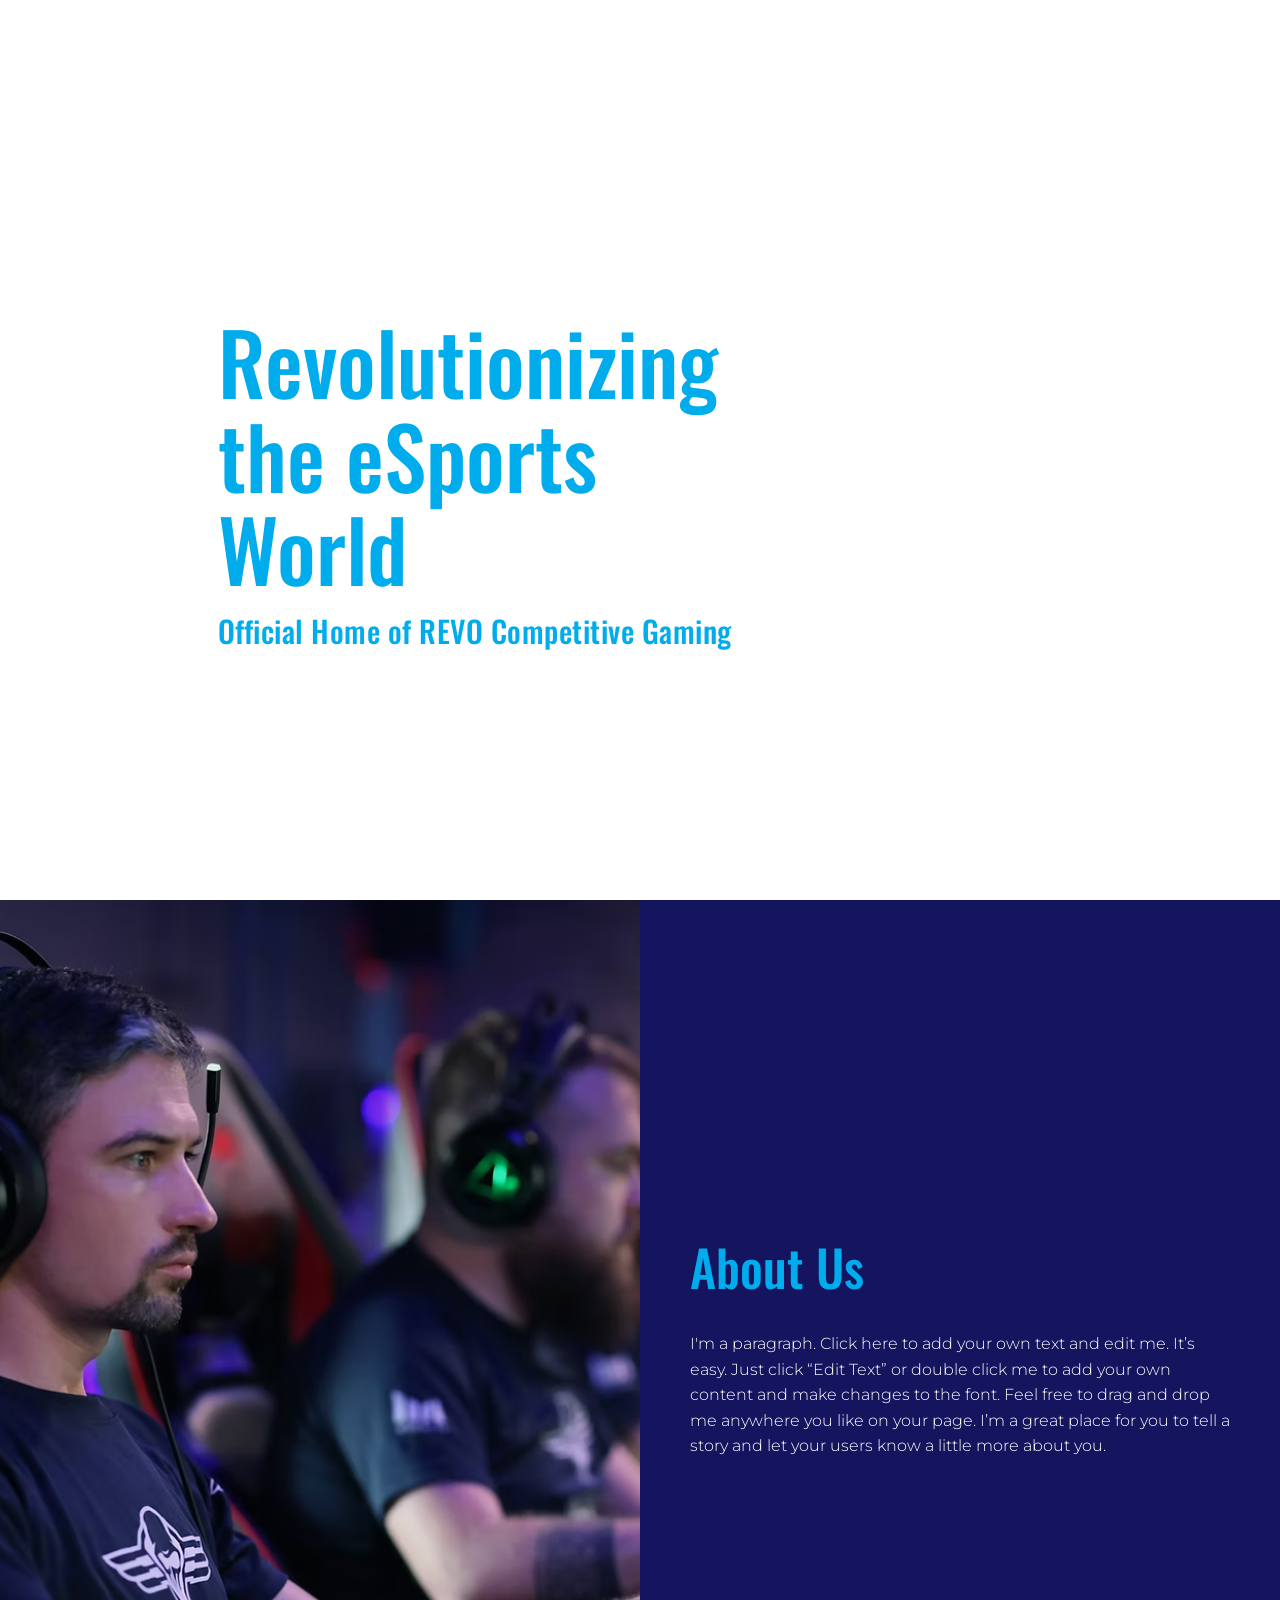
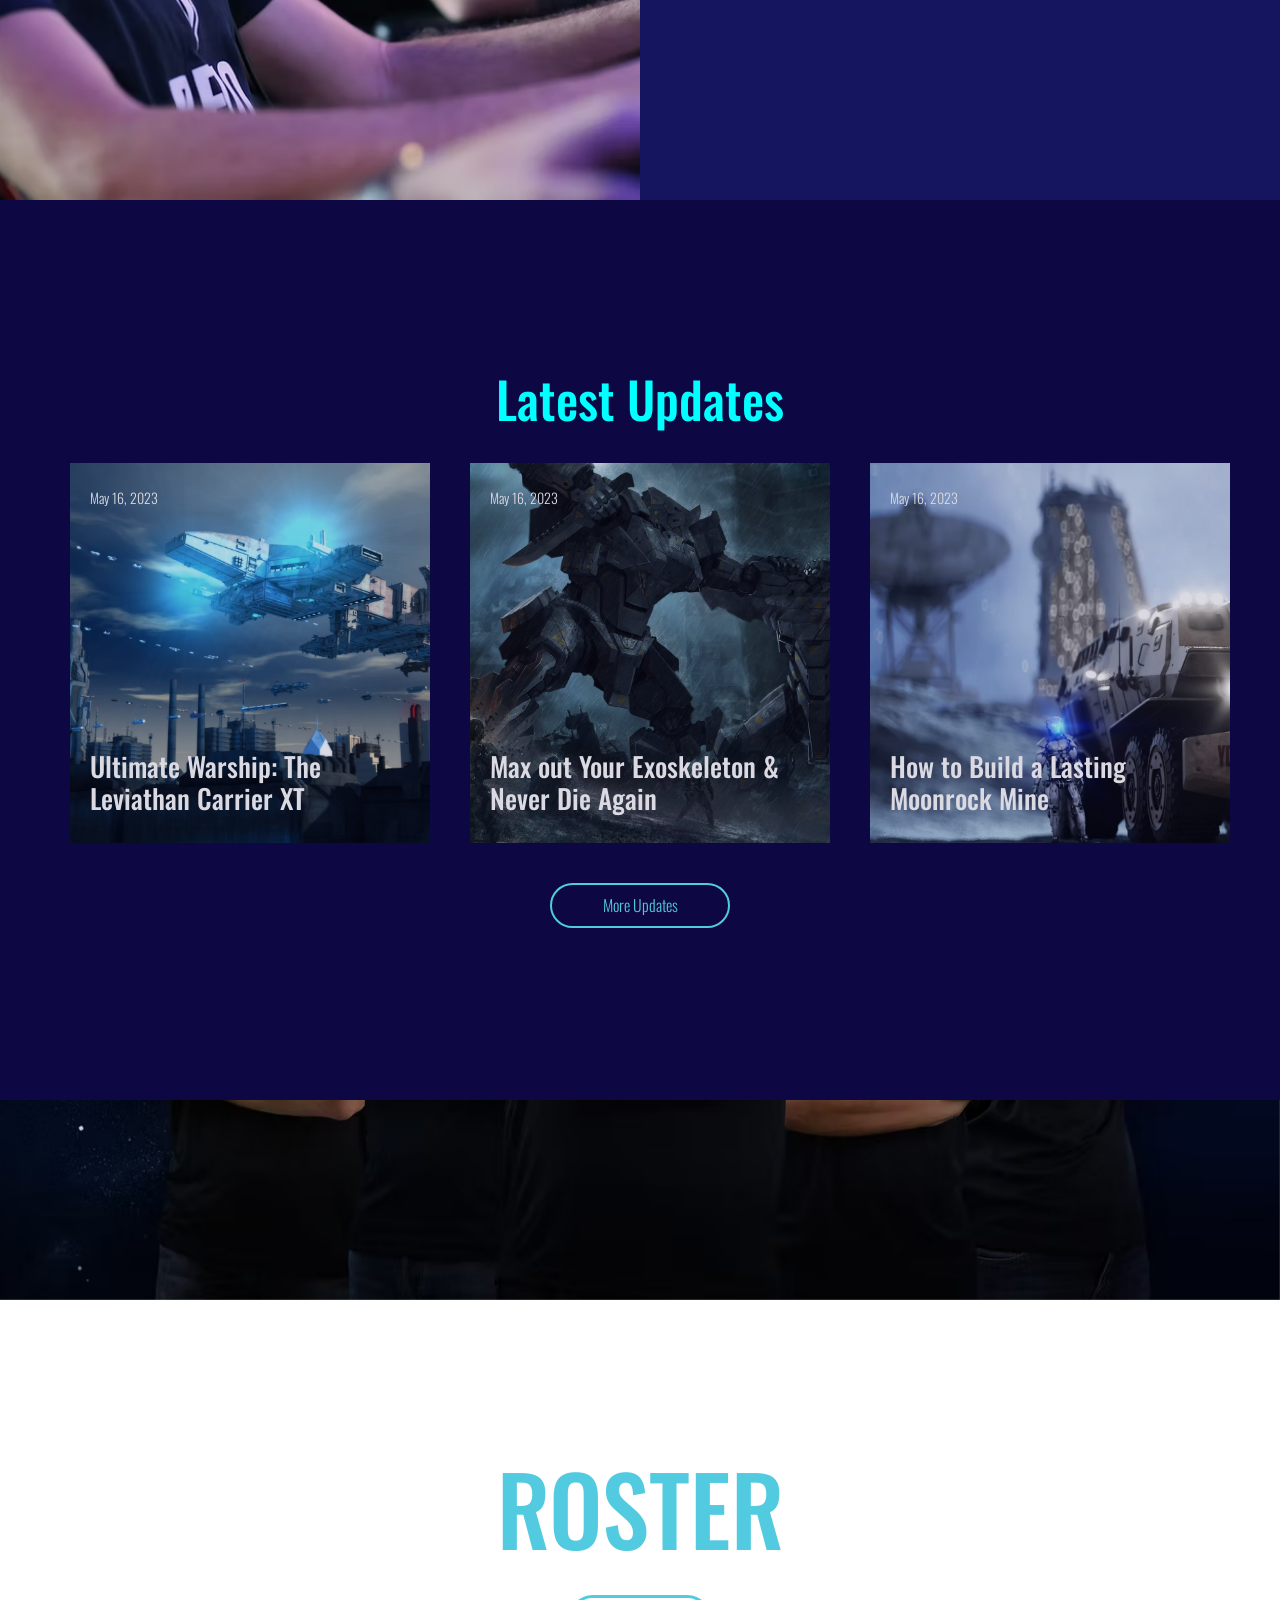
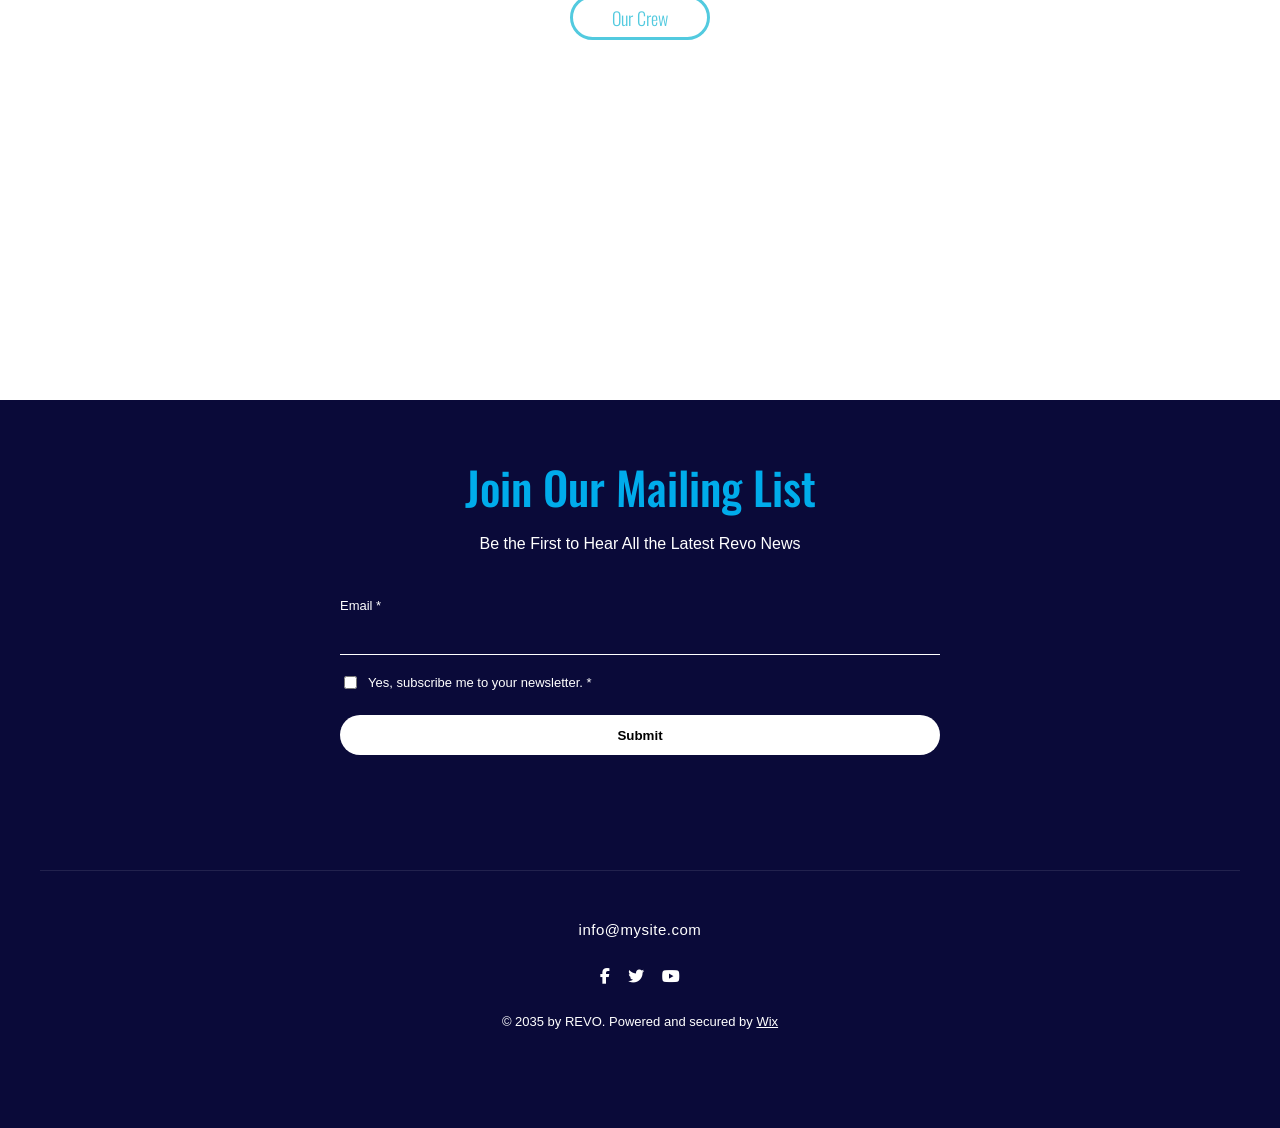
==== commit 61f3642b: "Fully Finished Web-site Presentanion" ====
--- a/index.html
+++ b/index.html
@@ -71,16 +71,16 @@
                 </div>
                 
                 <div class="Upd-2"> 
-                    <a href=""><div class="Upd-img-1"> 
+                    <a href="./pages/issue.html" target="_top"><div class="Upd-img-1"> 
                     <div class="Issue-Headline-Date"><p>May 16, 2023</p></div>
                     <div class="Issue-Headline-Link"><a href=""><p>Ultimate Warship: The Leviathan Carrier XT</p></a></div>
                     </div>
                 </a>
-                    <a href=""><div class="Upd-img-2">
+                    <a href="./pages/issue.html" target="_top"><div class="Upd-img-2">
                         <div class="Issue-Headline-Date"><p>May 16, 2023</p></div>
                     <div class="Issue-Headline-Link"><a href=""><p>Max out Your Exoskeleton & Never Die Again</p></a></div>
                     </div></a>
-                    <a href=""><div class="Upd-img-3">
+                    <a href="./pages/issue.html" target="_top"><div class="Upd-img-3">
                         <div class="Issue-Headline-Date"><p>May 16, 2023</p></div>
                     <div class="Issue-Headline-Link"><a href=""><p>How to Build a Lasting Moonrock Mine</p></a></div>
                     </div></a>
@@ -112,13 +112,13 @@
     const mobileMenu = document.getElementById('mobileMenu');
     const menuLinks = document.querySelectorAll('.mobile-nav-list a');
 
-    // ღილაკზე დაჭერისას გახსნა/დახურვა
+    
     burgerBtn.addEventListener('click', () => {
         burgerBtn.classList.toggle('open');
         mobileMenu.classList.toggle('active');
     });
 
-    // ლინკზე დაჭერისას მენიუ ავტომატურად დაიხუროს
+    
     menuLinks.forEach(link => {
         link.addEventListener('click', () => {
             burgerBtn.classList.remove('open');
--- a/style.css
+++ b/style.css
@@ -161,7 +161,7 @@
     line-height: 1.6;
 }
 
-/* LATEST UPDATES SECTION */
+
 .Latest-updates {
     width: 100%;
     min-height: 100vh;
@@ -345,7 +345,7 @@
     height: 728px;
     display: block;
     border: none;
-    background-color: rgb(26, 26, 115);
+    background-color: rgb(10, 10, 57);
 }
 
 
@@ -394,7 +394,7 @@
         border-radius: 2px;
     }
 
-    /* დაჭერისას X-ად გადაქცევის ანიმაცია */
+    
     .burger-btn.open .bar:nth-child(1) {
         transform: translateY(9px) rotate(45deg);
     }
@@ -476,7 +476,7 @@
 
 
 @media screen and (max-width: 768px) {
-    /* Hero სექცია */
+    
     .hero-text-box {
         top: 30vh;
         left: 5%;
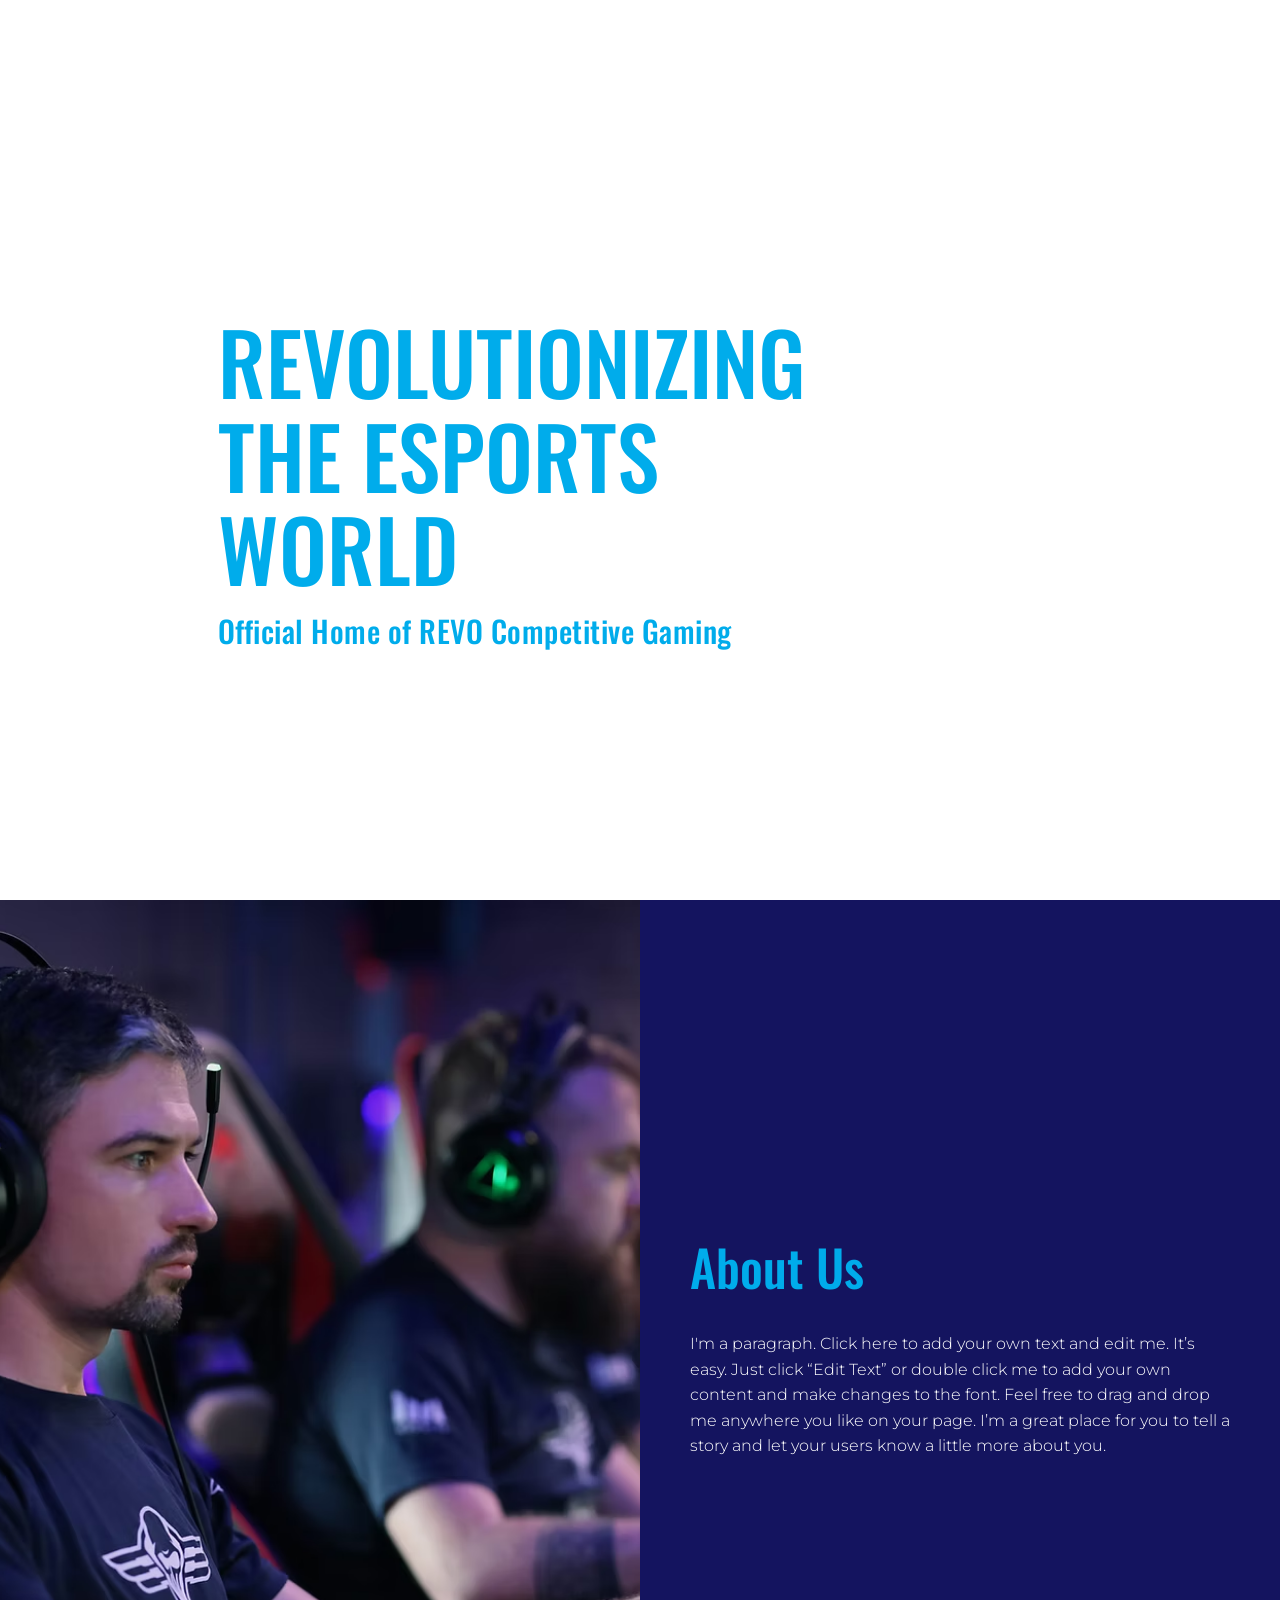
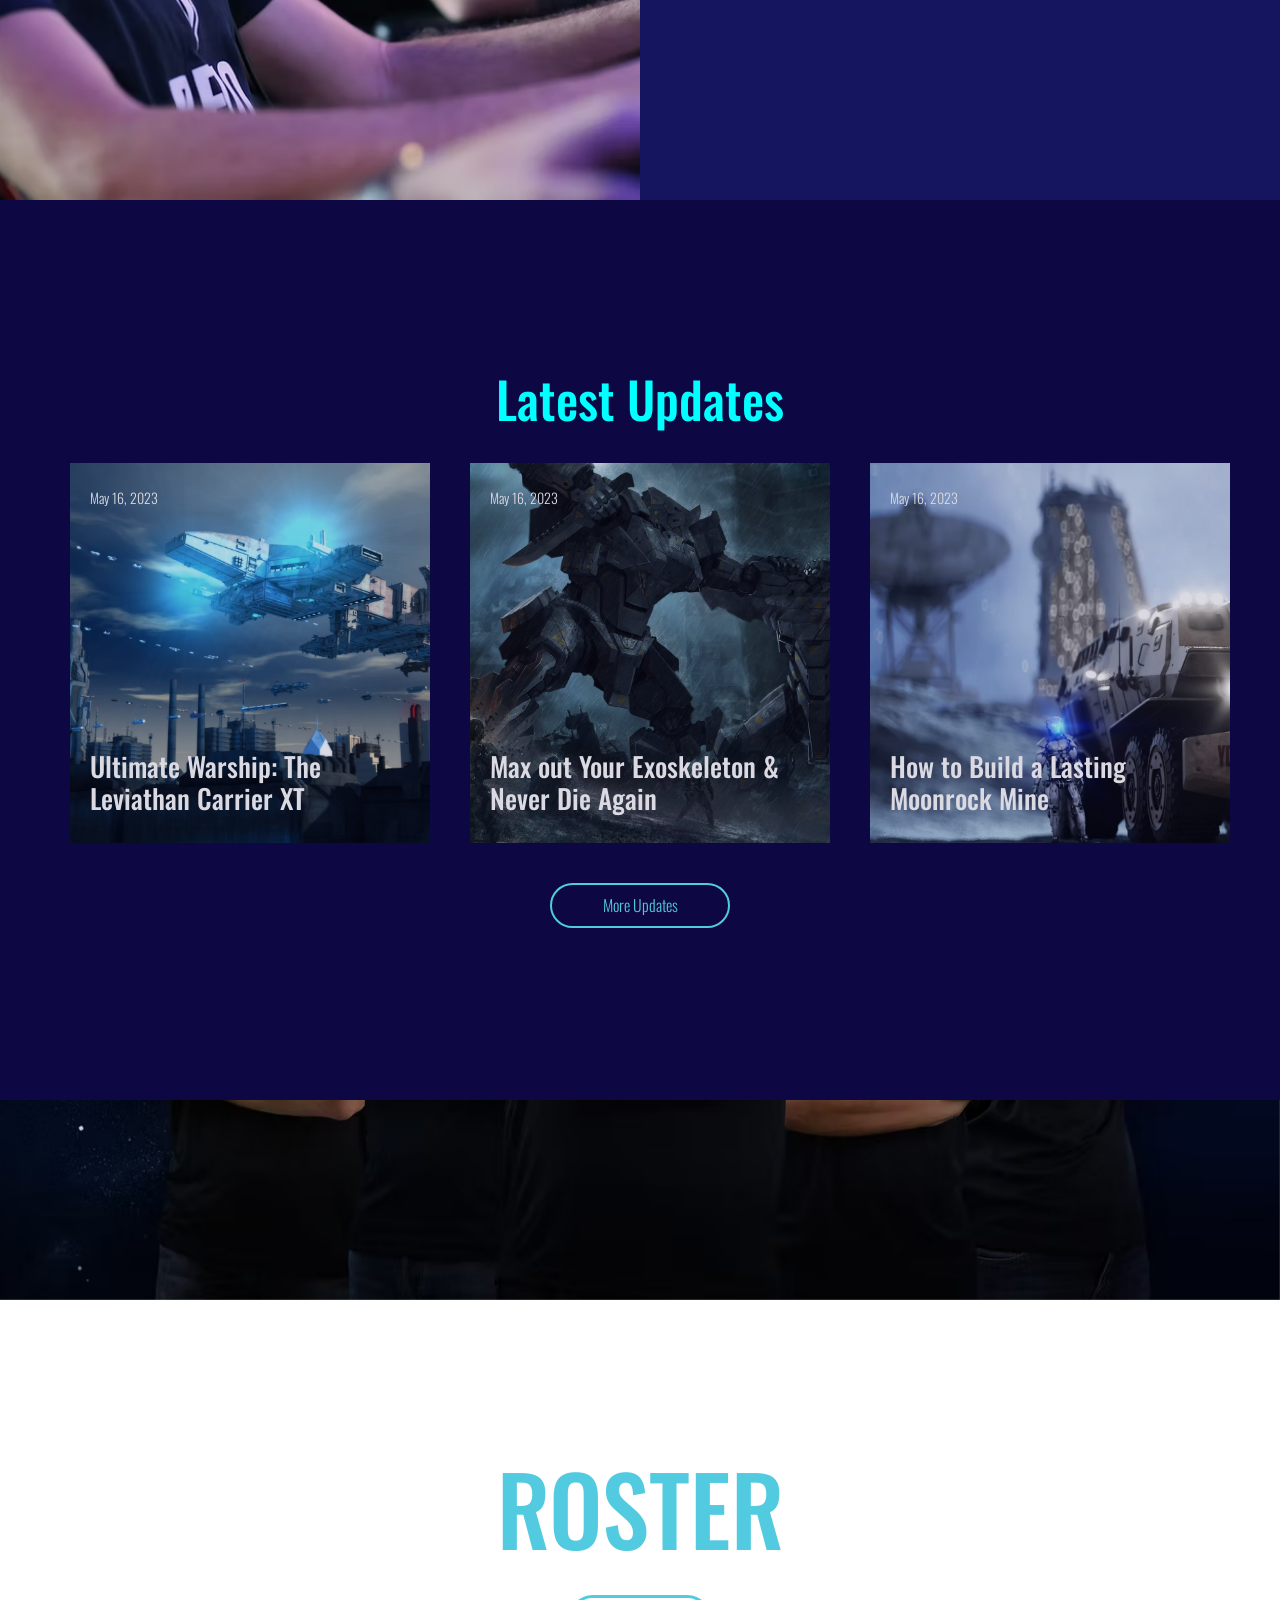
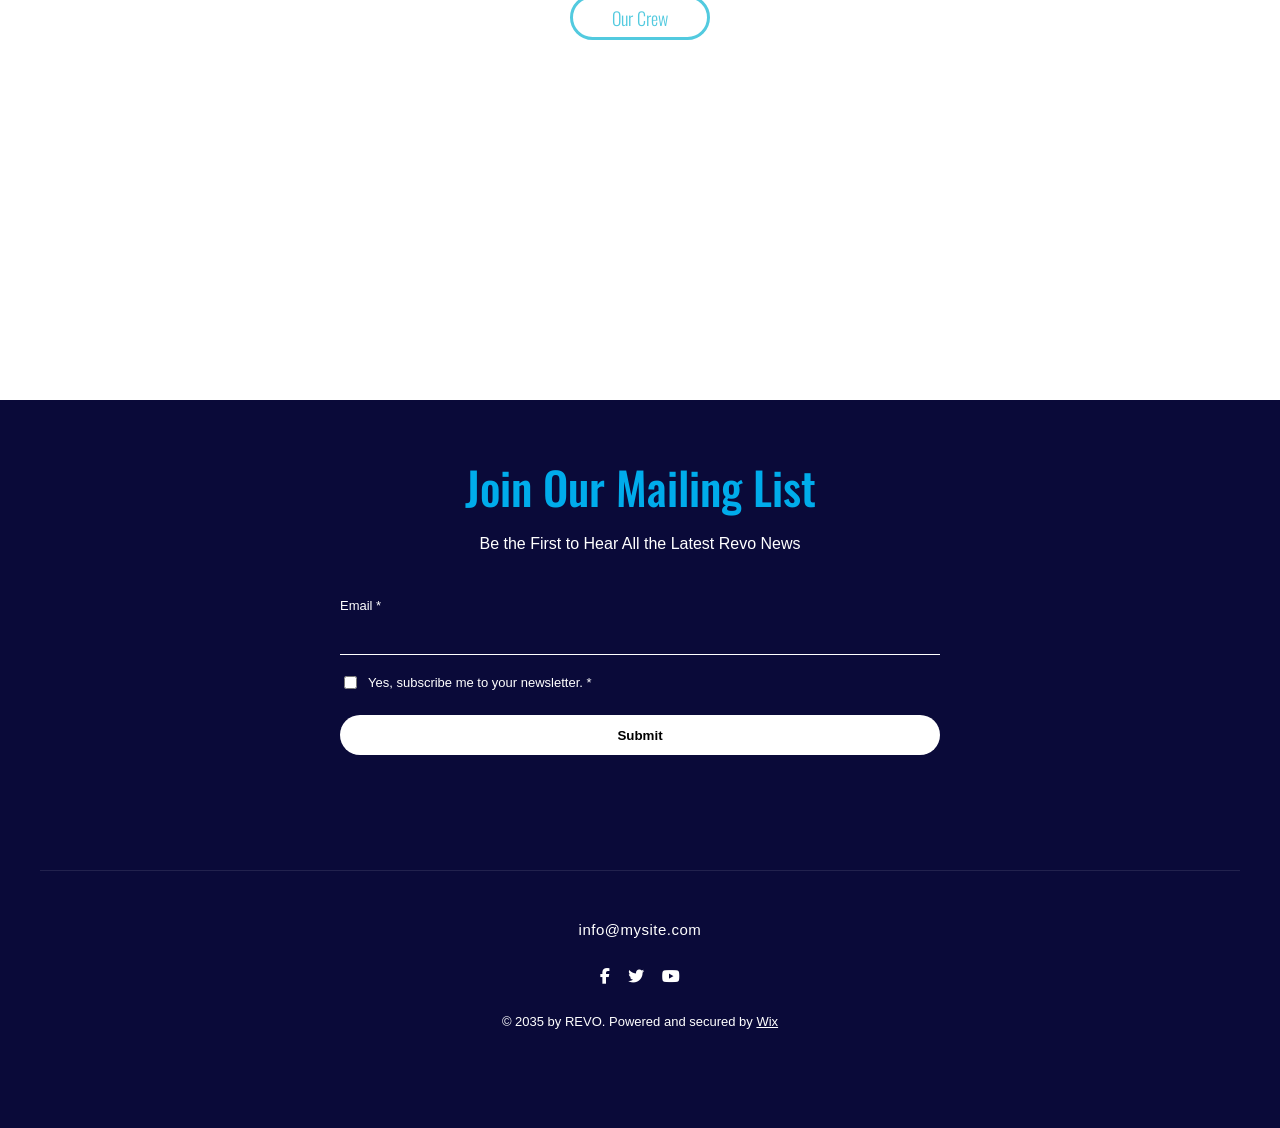
==== commit 4fcb23ba: "New Page Added" ====
--- a/index.html
+++ b/index.html
@@ -26,6 +26,7 @@
                 <li><a href="./index.html" class="active-link">Home</a></li>
                 <li><a href="./pages/updates.html">Updates</a></li>
                 <li><a href="./pages/roster.html">Roster</a></li>
+                <li><a href="./pages/matchday.html">Game On</a></li>
                 <li><a href="./pages/contact.html">Contact</a></li>
             </ul>
             <div class="mobile-socials">
@@ -73,16 +74,16 @@
                 <div class="Upd-2"> 
                     <a href="./pages/issue.html" target="_top"><div class="Upd-img-1"> 
                     <div class="Issue-Headline-Date"><p>May 16, 2023</p></div>
-                    <div class="Issue-Headline-Link"><a href=""><p>Ultimate Warship: The Leviathan Carrier XT</p></a></div>
+                    <div class="Issue-Headline-Link"><a href="./pages/issue.html" target="_top"><p>Ultimate Warship: The Leviathan Carrier XT</p></a></div>
                     </div>
                 </a>
                     <a href="./pages/issue.html" target="_top"><div class="Upd-img-2">
                         <div class="Issue-Headline-Date"><p>May 16, 2023</p></div>
-                    <div class="Issue-Headline-Link"><a href=""><p>Max out Your Exoskeleton & Never Die Again</p></a></div>
+                    <div class="Issue-Headline-Link"><a href="./pages/issue.html" target="_top"><p>Max out Your Exoskeleton & Never Die Again</p></a></div>
                     </div></a>
                     <a href="./pages/issue.html" target="_top"><div class="Upd-img-3">
                         <div class="Issue-Headline-Date"><p>May 16, 2023</p></div>
-                    <div class="Issue-Headline-Link"><a href=""><p>How to Build a Lasting Moonrock Mine</p></a></div>
+                    <div class="Issue-Headline-Link"><a href="./pages/issue.html" target="_top"><p>How to Build a Lasting Moonrock Mine</p></a></div>
                     </div></a>
                 </div>
                 
@@ -128,4 +129,4 @@
 </script> 
   
 </body>
-</html>+</html>
--- a/style.css
+++ b/style.css
@@ -38,7 +38,6 @@
     left: 50%;
     transform: translateX(-50%);
     width: 100%;
-    max-width: 1200px;
     height: 200px;
     z-index: 10;
     display: block;
@@ -65,6 +64,10 @@
     color: rgb(0, 172, 235);
     line-height: 1.1;
     margin-bottom: 20px;
+    text-transform: uppercase;
+    animation: 
+        slideInLeft 0.8s cubic-bezier(0.22, 1, 0.36, 1) forwards,
+        neonPulse 2.5s ease-in-out 0.8s infinite alternate;
 }
 
 .hero-text-box p {
@@ -72,6 +75,42 @@
     font-size: 30px;
     color: rgb(0, 172, 235);
     letter-spacing: 0.5px;
+    opacity: 0; 
+    animation: slideUpFade 0.8s cubic-bezier(0.22, 1, 0.36, 1) 0.3s forwards;
+}
+
+
+@keyframes slideInLeft {
+    0% {
+        opacity: 0;
+        transform: translateX(-60px);
+    }
+    100% {
+        opacity: 1;
+        transform: translateX(0);
+    }
+}
+
+
+@keyframes slideUpFade {
+    0% {
+        opacity: 0;
+        transform: translateY(25px);
+    }
+    100% {
+        opacity: 1;
+        transform: translateY(0);
+    }
+}
+
+
+@keyframes neonPulse {
+    0% {
+        text-shadow: 0 0 10px rgba(0, 172, 235, 0.3);
+    }
+    100% {
+        text-shadow: 0 0 25px rgba(0, 172, 235, 0.85), 0 0 45px rgba(0, 172, 235, 0.4);
+    }
 }
 
 .bg-earth {
@@ -379,12 +418,13 @@
         justify-content: space-between;
         width: 30px;
         height: 21px;
-        position: fixed;
+        position: absolute;
         top: 30px;
         right: 30px;
         z-index: 1001; 
         cursor: pointer;
     }
+
 
     .burger-btn .bar {
         width: 100%;
@@ -483,7 +523,7 @@
         max-width: 90%;
     }
     .hero-text-box h1 {
-        font-size: 48px;
+        font-size: 40px;
     }
     .hero-text-box p {
         font-size: 22px;
@@ -541,15 +581,13 @@
 
 
     .footer-iframe {
-        height: 950px; 
+        height: 625px; 
     }
 }
 
 
 @media screen and (max-width: 480px) {
-    .hero-text-box h1 {
-        font-size: 36px;
-    }
+   
     .hero-text-box p {
         font-size: 18px;
     }
@@ -566,4 +604,9 @@
         width: 100%;
         min-height: 240px;
     }
+}
+@media screen and (max-width: 375px) {
+.hero-text-box h1 {
+        font-size: 35px;
+    }
 }
